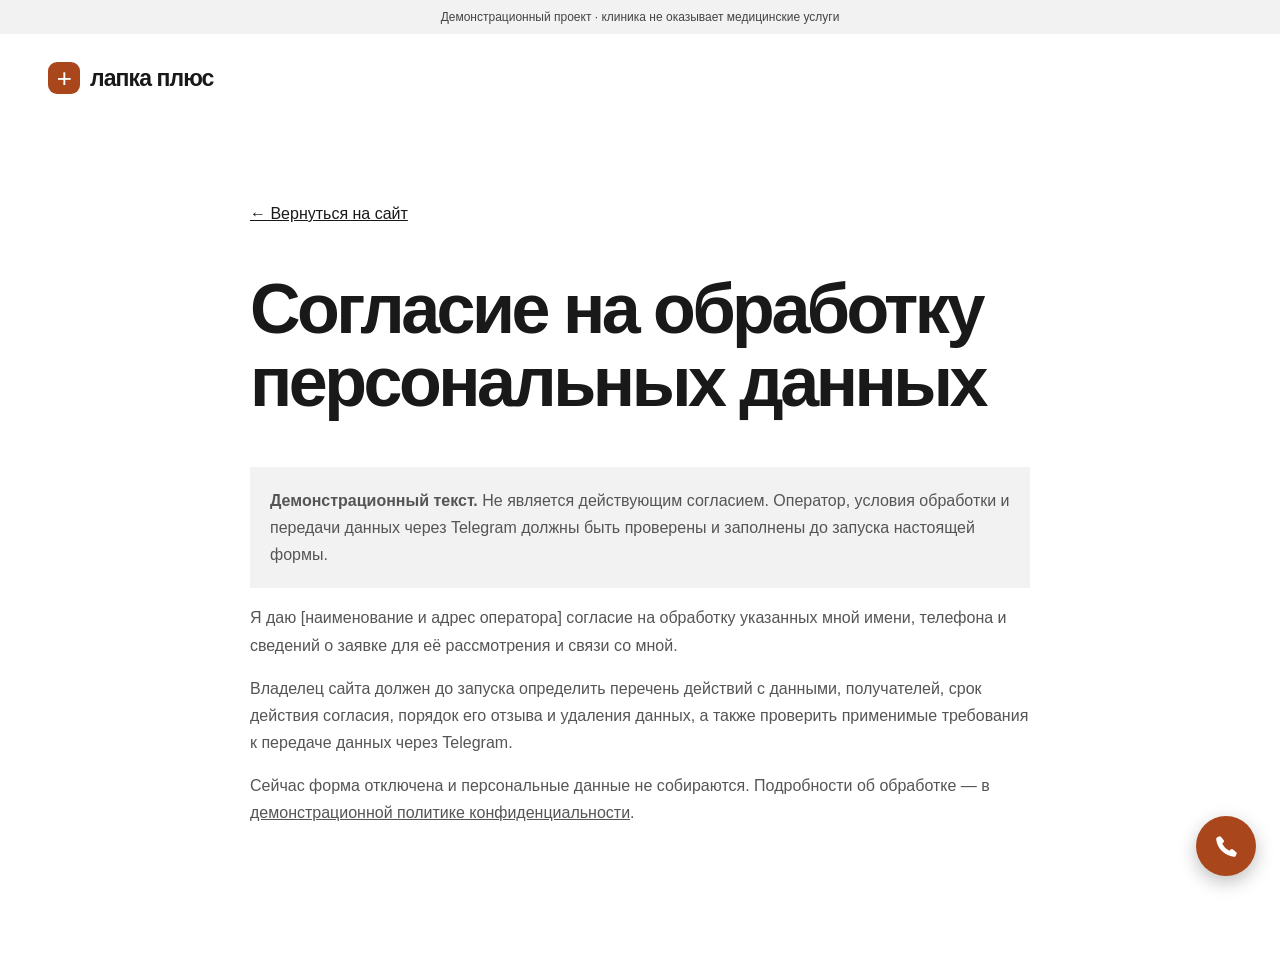
==== consent.html @ 22009084 "Publish clinic website" ====
<!doctype html><html lang="ru"><head><meta charset="utf-8"><meta name="viewport" content="width=device-width,initial-scale=1"><title>Согласие на обработку данных — Лапка плюс</title><link rel="stylesheet" href="styles.css"></head><body><div class="demo-bar">Демонстрационный проект · клиника не оказывает медицинские услуги</div><header class="header wrap"><a class="brand" href="index.html"><span class="brand-symbol" aria-hidden="true">+</span><span>лапка плюс</span></a></header><main class="wrap legal"><a href="index.html#appointment">← Вернуться на сайт</a><h1>Согласие на обработку персональных данных</h1><p class="legal-alert"><strong>Демонстрационный текст.</strong> Не является действующим согласием. Оператор, условия обработки и передачи данных через Telegram должны быть проверены и заполнены до запуска настоящей формы.</p><p>Я даю [наименование и адрес оператора] согласие на обработку указанных мной имени, телефона и сведений о заявке для её рассмотрения и связи со мной.</p><p>Владелец сайта должен до запуска определить перечень действий с данными, получателей, срок действия согласия, порядок его отзыва и удаления данных, а также проверить применимые требования к передаче данных через Telegram.</p><p>Сейчас форма отключена и персональные данные не собираются. Подробности об обработке — в <a href="privacy.html">демонстрационной политике конфиденциальности</a>.</p></main><a class="call-float" href="tel:80000000000" aria-label="Позвонить: 8 000 000-00-00"><svg aria-hidden="true" viewBox="0 0 24 24"><path d="M6.6 2.7 9.3 6a1.5 1.5 0 0 1-.1 2l-1.3 1.3a15 15 0 0 0 6.8 6.8l1.3-1.3a1.5 1.5 0 0 1 2-.1l3.3 2.7a1.5 1.5 0 0 1 .4 1.8l-.8 1.6a2 2 0 0 1-2.1 1.1A19.5 19.5 0 0 1 2.1 5.2a2 2 0 0 1 1.1-2.1l1.6-.8a1.5 1.5 0 0 1 1.8.4Z" fill="currentColor"/></svg></a></body></html>
---- styles.css ----
*{box-sizing:border-box}html{scroll-behavior:smooth}body{margin:0;background:#ffffff;color:#191919;font-family:Arial,Helvetica,sans-serif;font-size:16px;line-height:1.5}a{color:inherit}button,input,select,textarea{font:inherit}button{cursor:pointer}img{display:block;max-width:100%}.wrap{width:min(100% - 96px,1280px);margin-inline:auto}.skip{position:fixed;z-index:100;top:8px;left:8px;background:white;padding:12px;transform:translateY(-150%)}.skip:focus{transform:none}:focus-visible{outline:3px solid #8a350f;outline-offset:4px}.sr-only{position:absolute;width:1px;height:1px;overflow:hidden;clip:rect(0,0,0,0)}.demo-bar{text-align:center;background:#f2f2f2;padding:8px 16px;font-size:12px;color:#444444}.header{height:88px;display:flex;align-items:center;gap:36px}.brand{display:inline-flex;align-items:center;gap:10px;font-weight:700;font-size:23px;letter-spacing:-.04em;text-decoration:none;white-space:nowrap}.brand-symbol{display:grid;place-items:center;width:32px;height:32px;background:#a9461b;color:white;border-radius:9px;font-size:26px;font-weight:400;line-height:1}.nav{display:flex;gap:30px;margin:auto;font-size:14px;font-weight:600}.nav a,.header-cta{text-decoration:none}.header-cta{border:1px solid #bcbcbc;border-radius:8px;padding:11px 20px;font-size:14px;font-weight:700}.menu-toggle,.mobile-nav{display:none}.hero{display:grid;grid-template-columns:1fr 1fr;gap:55px;min-height:600px;padding:24px 0 64px}.hero-content{display:flex;align-items:flex-start;flex-direction:column;justify-content:center}.eyebrow{margin:0 0 22px;color:#555555;font-size:11px;font-weight:700;letter-spacing:.12em}.hero h1,.section h2,.approach h2,.emergency h2,.appointment h2{font-size:clamp(42px,5.7vw,76px);line-height:1.04;letter-spacing:-.055em;margin:0;font-weight:600}.hero h1{max-width:580px}.hero-lead{font-size:19px;line-height:1.6;color:#555555;max-width:445px;margin:26px 0 30px}.hero-actions{display:flex;gap:12px;flex-wrap:wrap}.button{border:0;border-radius:8px;min-height:52px;padding:14px 22px;text-decoration:none;display:inline-flex;justify-content:center;align-items:center;font-weight:700;font-size:14px}.button-primary{background:#a9461b;color:#fff}.button-secondary{border:1px solid #bcbcbc;background:transparent;color:#242424}.hero-facts{display:flex;gap:42px;margin-top:65px}.hero-facts div{display:flex;flex-direction:column;gap:4px}.hero-facts strong{font-size:15px}.hero-facts span{font-size:12px;color:#666666}.hero-image{min-height:500px;position:relative;overflow:hidden;border-radius:12px;background:#eeeeee}.hero-image img{width:100%;height:100%;position:absolute;inset:0;object-fit:cover;object-position:center 22%}.section{padding:112px 0;scroll-margin-top:15px}.section-heading{display:flex;justify-content:space-between;align-items:end;gap:48px;margin-bottom:48px}.section h2,.approach h2,.emergency h2,.appointment h2{font-size:clamp(36px,4.2vw,58px)}.section-heading>p{max-width:330px;color:#555555;margin:0;line-height:1.65;font-size:15px}.service-grid{display:grid;grid-template-columns:repeat(3,1fr);gap:14px}.service-card{background:#f5f5f5;border:1px solid #e5e5e5;border-radius:10px;padding:26px;min-height:240px;display:flex;flex-direction:column}.service-index{font-size:11px;color:#606060;font-weight:700;letter-spacing:.1em}.service-card h3{font-size:22px;letter-spacing:-.035em;margin:32px 0 8px}.service-card p{color:#555555;font-size:14px;max-width:290px;margin:0 0 26px;line-height:1.55}.service-card strong{margin-top:auto;font-size:16px}.night-card{background:#ececec;border-color:#ececec}.night-card h3{margin-top:32px}.night-card p{color:#444444}.approach{background:#f3f3f3}.approach-grid{padding:96px 0;display:grid;grid-template-columns:1fr 1fr;gap:12%}.approach h2{max-width:530px}.approach-lead{max-width:390px;color:#555555;line-height:1.7;margin:24px 0}.steps>div{display:grid;grid-template-columns:45px 1fr;gap:20px;border-top:1px solid #d3d3d3;padding:20px 0}.steps>div:last-child{border-bottom:1px solid #d3d3d3}.steps>div>span{font-size:12px;color:#666666;padding-top:4px}.steps h3{font-size:20px;letter-spacing:-.02em;margin:0 0 5px}.steps p{font-size:14px;color:#555555;margin:0;line-height:1.55}.doctor-grid,.review-grid{display:grid;grid-template-columns:repeat(3,1fr);gap:18px}.doctor-card{background:#fff;border:1px solid #e4e4e4;border-radius:10px;overflow:hidden}.portrait{aspect-ratio:1.2/1;display:flex;align-items:end;justify-content:center;overflow:hidden}.portrait svg{width:76%;height:92%}.portrait-one{background:#ededed}.portrait-two{background:#e8e8e8}.portrait-three{background:#e4e4e4}.doctor-info{padding:23px}.doctor-info span,.contact-details span{font-size:11px;letter-spacing:.09em;font-weight:700;color:#606060}.doctor-info h3{font-size:21px;letter-spacing:-.03em;margin:7px 0}.doctor-info p{margin:0;color:#555555;font-size:14px}.emergency{background:#eeeeee}.emergency-inner{padding:80px 0;display:grid;grid-template-columns:1fr 1fr;gap:12%}.emergency .eyebrow{color:#555555}.emergency-inner>div:nth-child(2)>p{font-size:16px;line-height:1.65;margin:0 0 20px;max-width:440px}.emergency-phone{font-size:26px;letter-spacing:-.03em;font-weight:700}.emergency small{color:#555555}.reviews{padding-bottom:120px}.review-grid article{padding:27px;background:#fff;border:1px solid #e4e4e4;border-radius:10px;min-height:235px;display:flex;flex-direction:column}.review-grid blockquote{font-size:17px;line-height:1.55;letter-spacing:-.01em;margin:0 0 30px}.review-grid article p{font-size:13px;color:#555555;margin:auto 0 0}.review-grid article strong{color:#242424}.appointment{background:#f3f3f3;padding:105px 0}.appointment-grid{display:grid;grid-template-columns:1fr 1fr;gap:10%}.appointment h2{max-width:500px}.appointment-intro{max-width:420px;font-size:16px;line-height:1.7;color:#555555;margin:25px 0}.appointment-note{border-top:1px solid #d3d3d3;max-width:420px;font-size:14px;margin-top:55px;padding-top:20px}.appointment-note p{color:#555555;margin:7px 0 0}.form-card{background:#fff;border-radius:10px;padding:30px}.form-status{background:#f3f3f3;border-left:3px solid #b75925;padding:14px 16px;font-size:13px;margin-bottom:22px}.form-grid{display:grid;grid-template-columns:1fr 1fr;gap:17px}fieldset{border:0;padding:0;margin:0}label{display:flex;flex-direction:column;gap:7px;font-weight:700;font-size:12px}label span{font-weight:400;color:#555555}.full{grid-column:1/-1}input,select,textarea{width:100%;border:1px solid #cccccc;border-radius:6px;background:#fff;color:#222222;padding:12px;font-weight:400;font-size:14px;min-height:48px}textarea{resize:vertical}fieldset:disabled{opacity:.65}.check{flex-direction:row;align-items:flex-start;font-weight:400;gap:10px}.check input{width:18px;height:18px;min-height:18px;margin:0;flex:none}.check span{color:#242424}.check a,.form-privacy a{text-underline-offset:3px}.form-privacy{font-size:12px;margin:-8px 0 0;color:#555555}.form-foot{font-size:12px;color:#555555;margin:18px 0 0}.contact-grid{display:grid;grid-template-columns:.7fr 1.3fr;gap:9%}.contact-details{display:grid;align-content:start;gap:28px}.contact-details p{font-size:19px;line-height:1.4;margin:7px 0 2px}.contact-details small{font-size:13px;color:#666666}.map-panel{overflow:hidden;border:1px solid #e2e2e2;border-radius:10px;background:#fff}.map-toolbar,.map-footer{display:flex;align-items:center;justify-content:space-between;gap:12px;padding:16px 18px}.map-toolbar strong{font-size:15px}.map-links{display:flex;gap:18px;font-size:12px;font-weight:700}.map-view{height:320px;background:#f3f3f3}.map-view iframe{display:block;border:0;width:100%;height:100%}.map-placeholder{height:100%;display:flex;flex-direction:column;align-items:center;justify-content:center;text-align:center;padding:24px}.map-placeholder p{margin:5px 0 18px;color:#555555;font-size:14px}.map-placeholder small{margin-top:12px;color:#555555;font-size:12px}.map-footer{justify-content:flex-start;font-size:12px;color:#555555}.map-choice{border:1px solid #d2dfd3;background:white;border-radius:6px;color:#34594b;padding:7px 12px}.map-choice.active{background:#a9461b;color:#fff;border-color:#a9461b}footer{background:#202020;color:#ffffff;padding:55px 0 25px}.footer-top{display:flex;align-items:start;justify-content:space-between;gap:30px}.brand-light .brand-symbol{background:#a9461b;color:#fff}.footer-top p{font-size:13px;color:#d2d2d2;margin:0}.footer-top>a:last-child{font-size:13px}.footer-bottom{border-top:1px solid #555555;margin-top:55px;padding-top:22px;display:flex;justify-content:space-between;gap:20px;color:#d2d2d2;font-size:12px}.footer-bottom div{display:flex;gap:25px}.footer-bottom a{text-underline-offset:3px}.legal{max-width:780px;min-height:60vh;padding:80px 0 120px}.legal h1{font-size:clamp(40px,6vw,70px);line-height:1.05;letter-spacing:-.05em}.legal h2{margin-top:40px}.legal p,.legal li{line-height:1.7;color:#555555}.legal-alert{padding:20px;background:#f2f2f2}
@media(hover:hover) and (pointer:fine){.button,.header-cta{transition:background-color .18s ease,border-color .18s ease}.button-primary:hover{background:#843411}.button-secondary:hover,.header-cta:hover{background:#f1f1f1}.nav a:hover{color:#a9461b}.map-links a:hover{text-decoration-thickness:2px}}
@media(max-width:1000px){.wrap{width:calc(100% - 56px)}.nav{gap:18px}.header{gap:20px}.hero{gap:30px;min-height:530px}.hero h1{font-size:clamp(48px,6.5vw,66px)}.hero-image{min-height:440px}.section{padding:85px 0}.approach-grid{gap:7%}.appointment-grid{gap:6%}}
@media(max-width:760px){.wrap{width:calc(100% - 40px)}.demo-bar{font-size:10px;padding:7px 12px}.header{height:68px;justify-content:space-between}.brand{font-size:21px}.brand-symbol{width:30px;height:30px;font-size:24px}.nav,.header-cta{display:none}.menu-toggle{display:flex;flex-direction:column;justify-content:center;gap:6px;width:44px;height:44px;border:0;background:transparent;padding:10px}.menu-toggle span:not(.sr-only){display:block;height:2px;background:#242424;width:24px}.mobile-nav:not([hidden]){display:flex;position:absolute;z-index:10;left:0;right:0;flex-direction:column;background:#ffffff;padding:8px 20px 24px;border-bottom:1px solid #dddddd;box-shadow:0 12px 20px #19191912}.mobile-nav a{padding:12px 0;text-decoration:none;border-bottom:1px solid #e7e7e7;font-size:15px}.hero{display:flex;flex-direction:column;gap:28px;padding:22px 0 45px;min-height:0}.hero-content{display:block}.eyebrow{font-size:10px;margin-bottom:16px}.hero h1{font-size:clamp(43px,10vw,64px);max-width:470px}.hero-lead{font-size:16px;max-width:350px;margin:18px 0 22px}.hero-actions{gap:10px}.button{min-height:50px}.hero-facts{margin-top:28px;gap:30px}.hero-facts strong{font-size:14px}.hero-facts span{font-size:11px}.hero-image{min-height:0;aspect-ratio:1.42/1}.hero-image img{object-position:center 58%}.section{padding:72px 0}.section-heading{display:block;margin-bottom:32px}.section h2,.approach h2,.emergency h2,.appointment h2{font-size:clamp(35px,8vw,48px)}.section-heading>p{margin-top:16px;font-size:14px;max-width:370px}.service-grid{grid-template-columns:1fr 1fr;gap:10px}.service-card{padding:18px;min-height:204px}.service-card h3{font-size:18px;margin:25px 0 7px}.service-card p{font-size:13px;margin-bottom:18px}.service-card strong{font-size:14px}.approach-grid{display:block;padding:72px 0}.approach-lead{font-size:15px;margin:20px 0 32px}.steps>div{padding:17px 0;grid-template-columns:30px 1fr}.doctor-grid{grid-template-columns:1fr;gap:12px}.doctor-card{display:grid;grid-template-columns:37% 1fr;align-items:center}.portrait{height:100%;min-height:150px;aspect-ratio:auto}.portrait svg{width:100%;height:auto}.doctor-info{padding:16px}.doctor-info h3{font-size:19px}.doctor-info p{font-size:13px}.emergency-inner{display:block;padding:70px 0}.emergency-inner>div:nth-child(2){margin-top:24px}.emergency-inner>div:nth-child(2)>p{font-size:15px}.emergency-phone{font-size:23px}.review-grid{grid-template-columns:1fr;gap:10px}.review-grid article{min-height:0;padding:22px}.review-grid blockquote{font-size:16px;margin:0 0 24px}.appointment{padding:72px 0}.appointment-grid{display:block}.appointment-intro{font-size:15px;margin:20px 0}.appointment-note{margin:28px 0 32px}.form-card{padding:20px}.form-grid{gap:14px}.contact-grid{display:flex;flex-direction:column;gap:32px}.contact-details{grid-template-columns:1fr 1fr;gap:23px}.contact-details p{font-size:16px}.map-view{height:285px}.map-toolbar{align-items:flex-start}.map-links{flex-wrap:wrap;justify-content:end;gap:8px 14px}.footer-top{flex-wrap:wrap}.footer-top p{width:100%;order:3}.footer-bottom{flex-direction:column;margin-top:35px}.footer-bottom div{flex-direction:column;gap:10px}.legal{padding:60px 0 90px}}
@media(max-width:390px){.wrap{width:calc(100% - 32px)}.hero h1{font-size:42px}.hero-actions .button{padding-inline:16px}.service-grid{grid-template-columns:repeat(2,minmax(0,1fr))}.service-card{padding:15px;min-height:210px;overflow-wrap:anywhere}.service-card h3{font-size:17px}.form-grid{grid-template-columns:1fr}.form-grid>*{grid-column:1}.doctor-card{grid-template-columns:40% 1fr}.doctor-info h3{font-size:18px}.doctor-info p{font-size:12px}}
@media(max-width:760px){.hero-image img{object-position:center 25%}}
@media(prefers-reduced-motion:reduce){html{scroll-behavior:auto}*,*::before,*::after{animation-duration:.01ms!important;animation-iteration-count:1!important;transition-duration:.01ms!important}}

.review-stars{color:#333333;letter-spacing:.12em;font-size:16px;margin-bottom:16px}.map-simple{min-height:310px;padding:32px;display:flex;flex-direction:column;align-items:flex-start;justify-content:space-between;background:#f5f5f5}.map-simple h3{font-size:25px;margin:12px 0 4px}.map-simple p{margin:0;color:#555555}.map-label{font-size:11px;letter-spacing:.1em;font-weight:700;color:#606060}.emergency-phone{display:inline-block;color:inherit;text-decoration:none}.call-float{position:fixed;z-index:20;right:24px;bottom:24px;width:60px;height:60px;border-radius:50%;background:#a9461b;color:#fff;display:grid;place-items:center;box-shadow:0 6px 18px #00000040}.call-float svg{width:25px;height:25px}.call-float:hover{background:#843411}@media(max-width:760px){.call-float{right:16px;bottom:16px;width:56px;height:56px}.map-simple{min-height:240px;padding:24px}}

/* Тонкие акценты на карточках и этапах приёма. */
.service-card,.doctor-card{border-color:#d79b7d}.steps>div{border-top-color:#d79b7d}.steps>div:last-child{border-bottom-color:#d79b7d}
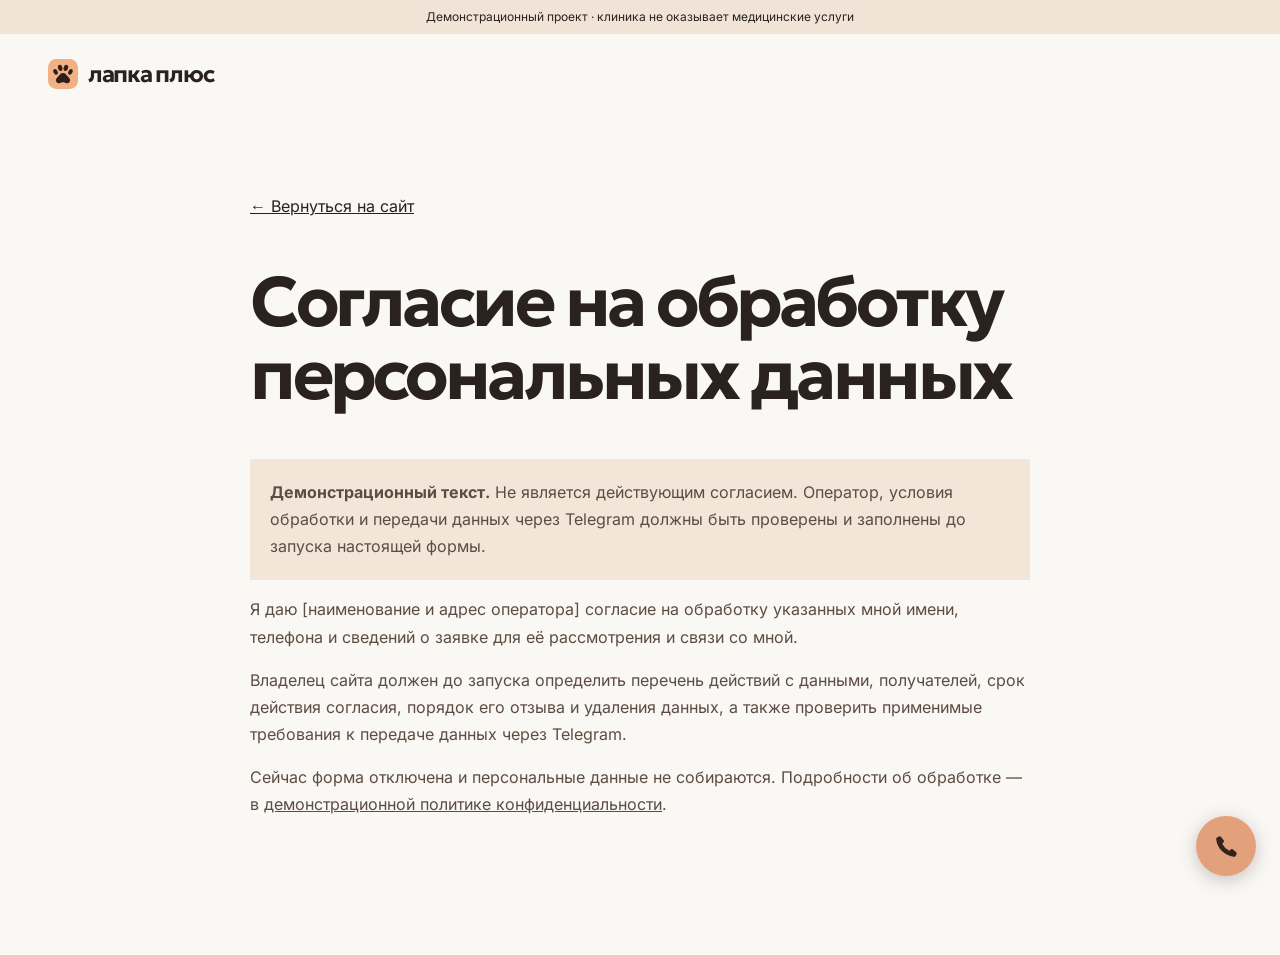
==== commit cb8aeeca: "Publish the light Lapka Plus redesign" ====
--- a/consent.html
+++ b/consent.html
@@ -1 +1 @@
-<!doctype html><html lang="ru"><head><meta charset="utf-8"><meta name="viewport" content="width=device-width,initial-scale=1"><title>Согласие на обработку данных — Лапка плюс</title><link rel="stylesheet" href="styles.css"></head><body><div class="demo-bar">Демонстрационный проект · клиника не оказывает медицинские услуги</div><header class="header wrap"><a class="brand" href="index.html"><span class="brand-symbol" aria-hidden="true">+</span><span>лапка плюс</span></a></header><main class="wrap legal"><a href="index.html#appointment">← Вернуться на сайт</a><h1>Согласие на обработку персональных данных</h1><p class="legal-alert"><strong>Демонстрационный текст.</strong> Не является действующим согласием. Оператор, условия обработки и передачи данных через Telegram должны быть проверены и заполнены до запуска настоящей формы.</p><p>Я даю [наименование и адрес оператора] согласие на обработку указанных мной имени, телефона и сведений о заявке для её рассмотрения и связи со мной.</p><p>Владелец сайта должен до запуска определить перечень действий с данными, получателей, срок действия согласия, порядок его отзыва и удаления данных, а также проверить применимые требования к передаче данных через Telegram.</p><p>Сейчас форма отключена и персональные данные не собираются. Подробности об обработке — в <a href="privacy.html">демонстрационной политике конфиденциальности</a>.</p></main><a class="call-float" href="tel:80000000000" aria-label="Позвонить: 8 000 000-00-00"><svg aria-hidden="true" viewBox="0 0 24 24"><path d="M6.6 2.7 9.3 6a1.5 1.5 0 0 1-.1 2l-1.3 1.3a15 15 0 0 0 6.8 6.8l1.3-1.3a1.5 1.5 0 0 1 2-.1l3.3 2.7a1.5 1.5 0 0 1 .4 1.8l-.8 1.6a2 2 0 0 1-2.1 1.1A19.5 19.5 0 0 1 2.1 5.2a2 2 0 0 1 1.1-2.1l1.6-.8a1.5 1.5 0 0 1 1.8.4Z" fill="currentColor"/></svg></a></body></html>
+<!doctype html><html lang="ru"><head><meta charset="utf-8"><meta name="viewport" content="width=device-width,initial-scale=1"><title>Согласие на обработку данных — Лапка плюс</title><link rel="stylesheet" href="fonts.css"><link rel="stylesheet" href="styles.css?v=7"><link rel="icon" href="assets/paw-mark.svg" type="image/svg+xml"></head><body><div class="demo-bar">Демонстрационный проект · клиника не оказывает медицинские услуги</div><header class="header wrap"><a class="brand" href="index.html"><img class="brand-mark" src="assets/paw-mark.svg" width="30" height="30" alt=""><span>лапка плюс</span></a></header><main class="wrap legal"><a href="index.html#appointment">← Вернуться на сайт</a><h1>Согласие на обработку персональных данных</h1><p class="legal-alert"><strong>Демонстрационный текст.</strong> Не является действующим согласием. Оператор, условия обработки и передачи данных через Telegram должны быть проверены и заполнены до запуска настоящей формы.</p><p>Я даю [наименование и адрес оператора] согласие на обработку указанных мной имени, телефона и сведений о заявке для её рассмотрения и связи со мной.</p><p>Владелец сайта должен до запуска определить перечень действий с данными, получателей, срок действия согласия, порядок его отзыва и удаления данных, а также проверить применимые требования к передаче данных через Telegram.</p><p>Сейчас форма отключена и персональные данные не собираются. Подробности об обработке — в <a href="privacy.html">демонстрационной политике конфиденциальности</a>.</p></main><a class="call-float" href="tel:80000000000" aria-label="Позвонить: 8 000 000-00-00"><svg aria-hidden="true" viewBox="0 0 24 24"><path d="M6.6 2.7 9.3 6a1.5 1.5 0 0 1-.1 2l-1.3 1.3a15 15 0 0 0 6.8 6.8l1.3-1.3a1.5 1.5 0 0 1 2-.1l3.3 2.7a1.5 1.5 0 0 1 .4 1.8l-.8 1.6a2 2 0 0 1-2.1 1.1A19.5 19.5 0 0 1 2.1 5.2a2 2 0 0 1 1.1-2.1l1.6-.8a1.5 1.5 0 0 1 1.8.4Z" fill="currentColor"/></svg></a></body></html>
--- a/fonts.css
+++ b/fonts.css
@@ -0,0 +1,33 @@
+@font-face {
+  font-family: 'Geologica';
+  font-style: normal;
+  font-weight: 650;
+  font-display: swap;
+  src: url(assets/geologica-cyrillic.woff2) format('woff2');
+  unicode-range: U+0301, U+0400-045F, U+0490-0491, U+04B0-04B1, U+2116;
+}
+@font-face {
+  font-family: 'Geologica';
+  font-style: normal;
+  font-weight: 650;
+  font-display: swap;
+  src: url(assets/geologica-latin.woff2) format('woff2');
+  unicode-range: U+0000-00FF, U+0131, U+0152-0153, U+02BB-02BC, U+02C6, U+02DA, U+02DC, U+0304, U+0308, U+0329, U+2000-206F, U+20AC, U+2122, U+2191, U+2193, U+2212, U+2215, U+FEFF, U+FFFD;
+}
+
+@font-face {
+  font-family: 'Inter';
+  font-style: normal;
+  font-weight: 400 700;
+  font-display: swap;
+  src: url(assets/inter-cyrillic.woff2) format('woff2');
+  unicode-range: U+0301, U+0400-045F, U+0490-0491, U+04B0-04B1, U+2116;
+}
+@font-face {
+  font-family: 'Inter';
+  font-style: normal;
+  font-weight: 400 700;
+  font-display: swap;
+  src: url(assets/inter-latin.woff2) format('woff2');
+  unicode-range: U+0000-00FF, U+0131, U+0152-0153, U+02BB-02BC, U+02C6, U+02DA, U+02DC, U+0304, U+0308, U+0329, U+2000-206F, U+20AC, U+2122, U+2191, U+2193, U+2212, U+2215, U+FEFF, U+FFFD;
+}
--- a/styles.css
+++ b/styles.css
@@ -1,12 +1,557 @@
-*{box-sizing:border-box}html{scroll-behavior:smooth}body{margin:0;background:#ffffff;color:#191919;font-family:Arial,Helvetica,sans-serif;font-size:16px;line-height:1.5}a{color:inherit}button,input,select,textarea{font:inherit}button{cursor:pointer}img{display:block;max-width:100%}.wrap{width:min(100% - 96px,1280px);margin-inline:auto}.skip{position:fixed;z-index:100;top:8px;left:8px;background:white;padding:12px;transform:translateY(-150%)}.skip:focus{transform:none}:focus-visible{outline:3px solid #8a350f;outline-offset:4px}.sr-only{position:absolute;width:1px;height:1px;overflow:hidden;clip:rect(0,0,0,0)}.demo-bar{text-align:center;background:#f2f2f2;padding:8px 16px;font-size:12px;color:#444444}.header{height:88px;display:flex;align-items:center;gap:36px}.brand{display:inline-flex;align-items:center;gap:10px;font-weight:700;font-size:23px;letter-spacing:-.04em;text-decoration:none;white-space:nowrap}.brand-symbol{display:grid;place-items:center;width:32px;height:32px;background:#a9461b;color:white;border-radius:9px;font-size:26px;font-weight:400;line-height:1}.nav{display:flex;gap:30px;margin:auto;font-size:14px;font-weight:600}.nav a,.header-cta{text-decoration:none}.header-cta{border:1px solid #bcbcbc;border-radius:8px;padding:11px 20px;font-size:14px;font-weight:700}.menu-toggle,.mobile-nav{display:none}.hero{display:grid;grid-template-columns:1fr 1fr;gap:55px;min-height:600px;padding:24px 0 64px}.hero-content{display:flex;align-items:flex-start;flex-direction:column;justify-content:center}.eyebrow{margin:0 0 22px;color:#555555;font-size:11px;font-weight:700;letter-spacing:.12em}.hero h1,.section h2,.approach h2,.emergency h2,.appointment h2{font-size:clamp(42px,5.7vw,76px);line-height:1.04;letter-spacing:-.055em;margin:0;font-weight:600}.hero h1{max-width:580px}.hero-lead{font-size:19px;line-height:1.6;color:#555555;max-width:445px;margin:26px 0 30px}.hero-actions{display:flex;gap:12px;flex-wrap:wrap}.button{border:0;border-radius:8px;min-height:52px;padding:14px 22px;text-decoration:none;display:inline-flex;justify-content:center;align-items:center;font-weight:700;font-size:14px}.button-primary{background:#a9461b;color:#fff}.button-secondary{border:1px solid #bcbcbc;background:transparent;color:#242424}.hero-facts{display:flex;gap:42px;margin-top:65px}.hero-facts div{display:flex;flex-direction:column;gap:4px}.hero-facts strong{font-size:15px}.hero-facts span{font-size:12px;color:#666666}.hero-image{min-height:500px;position:relative;overflow:hidden;border-radius:12px;background:#eeeeee}.hero-image img{width:100%;height:100%;position:absolute;inset:0;object-fit:cover;object-position:center 22%}.section{padding:112px 0;scroll-margin-top:15px}.section-heading{display:flex;justify-content:space-between;align-items:end;gap:48px;margin-bottom:48px}.section h2,.approach h2,.emergency h2,.appointment h2{font-size:clamp(36px,4.2vw,58px)}.section-heading>p{max-width:330px;color:#555555;margin:0;line-height:1.65;font-size:15px}.service-grid{display:grid;grid-template-columns:repeat(3,1fr);gap:14px}.service-card{background:#f5f5f5;border:1px solid #e5e5e5;border-radius:10px;padding:26px;min-height:240px;display:flex;flex-direction:column}.service-index{font-size:11px;color:#606060;font-weight:700;letter-spacing:.1em}.service-card h3{font-size:22px;letter-spacing:-.035em;margin:32px 0 8px}.service-card p{color:#555555;font-size:14px;max-width:290px;margin:0 0 26px;line-height:1.55}.service-card strong{margin-top:auto;font-size:16px}.night-card{background:#ececec;border-color:#ececec}.night-card h3{margin-top:32px}.night-card p{color:#444444}.approach{background:#f3f3f3}.approach-grid{padding:96px 0;display:grid;grid-template-columns:1fr 1fr;gap:12%}.approach h2{max-width:530px}.approach-lead{max-width:390px;color:#555555;line-height:1.7;margin:24px 0}.steps>div{display:grid;grid-template-columns:45px 1fr;gap:20px;border-top:1px solid #d3d3d3;padding:20px 0}.steps>div:last-child{border-bottom:1px solid #d3d3d3}.steps>div>span{font-size:12px;color:#666666;padding-top:4px}.steps h3{font-size:20px;letter-spacing:-.02em;margin:0 0 5px}.steps p{font-size:14px;color:#555555;margin:0;line-height:1.55}.doctor-grid,.review-grid{display:grid;grid-template-columns:repeat(3,1fr);gap:18px}.doctor-card{background:#fff;border:1px solid #e4e4e4;border-radius:10px;overflow:hidden}.portrait{aspect-ratio:1.2/1;display:flex;align-items:end;justify-content:center;overflow:hidden}.portrait svg{width:76%;height:92%}.portrait-one{background:#ededed}.portrait-two{background:#e8e8e8}.portrait-three{background:#e4e4e4}.doctor-info{padding:23px}.doctor-info span,.contact-details span{font-size:11px;letter-spacing:.09em;font-weight:700;color:#606060}.doctor-info h3{font-size:21px;letter-spacing:-.03em;margin:7px 0}.doctor-info p{margin:0;color:#555555;font-size:14px}.emergency{background:#eeeeee}.emergency-inner{padding:80px 0;display:grid;grid-template-columns:1fr 1fr;gap:12%}.emergency .eyebrow{color:#555555}.emergency-inner>div:nth-child(2)>p{font-size:16px;line-height:1.65;margin:0 0 20px;max-width:440px}.emergency-phone{font-size:26px;letter-spacing:-.03em;font-weight:700}.emergency small{color:#555555}.reviews{padding-bottom:120px}.review-grid article{padding:27px;background:#fff;border:1px solid #e4e4e4;border-radius:10px;min-height:235px;display:flex;flex-direction:column}.review-grid blockquote{font-size:17px;line-height:1.55;letter-spacing:-.01em;margin:0 0 30px}.review-grid article p{font-size:13px;color:#555555;margin:auto 0 0}.review-grid article strong{color:#242424}.appointment{background:#f3f3f3;padding:105px 0}.appointment-grid{display:grid;grid-template-columns:1fr 1fr;gap:10%}.appointment h2{max-width:500px}.appointment-intro{max-width:420px;font-size:16px;line-height:1.7;color:#555555;margin:25px 0}.appointment-note{border-top:1px solid #d3d3d3;max-width:420px;font-size:14px;margin-top:55px;padding-top:20px}.appointment-note p{color:#555555;margin:7px 0 0}.form-card{background:#fff;border-radius:10px;padding:30px}.form-status{background:#f3f3f3;border-left:3px solid #b75925;padding:14px 16px;font-size:13px;margin-bottom:22px}.form-grid{display:grid;grid-template-columns:1fr 1fr;gap:17px}fieldset{border:0;padding:0;margin:0}label{display:flex;flex-direction:column;gap:7px;font-weight:700;font-size:12px}label span{font-weight:400;color:#555555}.full{grid-column:1/-1}input,select,textarea{width:100%;border:1px solid #cccccc;border-radius:6px;background:#fff;color:#222222;padding:12px;font-weight:400;font-size:14px;min-height:48px}textarea{resize:vertical}fieldset:disabled{opacity:.65}.check{flex-direction:row;align-items:flex-start;font-weight:400;gap:10px}.check input{width:18px;height:18px;min-height:18px;margin:0;flex:none}.check span{color:#242424}.check a,.form-privacy a{text-underline-offset:3px}.form-privacy{font-size:12px;margin:-8px 0 0;color:#555555}.form-foot{font-size:12px;color:#555555;margin:18px 0 0}.contact-grid{display:grid;grid-template-columns:.7fr 1.3fr;gap:9%}.contact-details{display:grid;align-content:start;gap:28px}.contact-details p{font-size:19px;line-height:1.4;margin:7px 0 2px}.contact-details small{font-size:13px;color:#666666}.map-panel{overflow:hidden;border:1px solid #e2e2e2;border-radius:10px;background:#fff}.map-toolbar,.map-footer{display:flex;align-items:center;justify-content:space-between;gap:12px;padding:16px 18px}.map-toolbar strong{font-size:15px}.map-links{display:flex;gap:18px;font-size:12px;font-weight:700}.map-view{height:320px;background:#f3f3f3}.map-view iframe{display:block;border:0;width:100%;height:100%}.map-placeholder{height:100%;display:flex;flex-direction:column;align-items:center;justify-content:center;text-align:center;padding:24px}.map-placeholder p{margin:5px 0 18px;color:#555555;font-size:14px}.map-placeholder small{margin-top:12px;color:#555555;font-size:12px}.map-footer{justify-content:flex-start;font-size:12px;color:#555555}.map-choice{border:1px solid #d2dfd3;background:white;border-radius:6px;color:#34594b;padding:7px 12px}.map-choice.active{background:#a9461b;color:#fff;border-color:#a9461b}footer{background:#202020;color:#ffffff;padding:55px 0 25px}.footer-top{display:flex;align-items:start;justify-content:space-between;gap:30px}.brand-light .brand-symbol{background:#a9461b;color:#fff}.footer-top p{font-size:13px;color:#d2d2d2;margin:0}.footer-top>a:last-child{font-size:13px}.footer-bottom{border-top:1px solid #555555;margin-top:55px;padding-top:22px;display:flex;justify-content:space-between;gap:20px;color:#d2d2d2;font-size:12px}.footer-bottom div{display:flex;gap:25px}.footer-bottom a{text-underline-offset:3px}.legal{max-width:780px;min-height:60vh;padding:80px 0 120px}.legal h1{font-size:clamp(40px,6vw,70px);line-height:1.05;letter-spacing:-.05em}.legal h2{margin-top:40px}.legal p,.legal li{line-height:1.7;color:#555555}.legal-alert{padding:20px;background:#f2f2f2}
-@media(hover:hover) and (pointer:fine){.button,.header-cta{transition:background-color .18s ease,border-color .18s ease}.button-primary:hover{background:#843411}.button-secondary:hover,.header-cta:hover{background:#f1f1f1}.nav a:hover{color:#a9461b}.map-links a:hover{text-decoration-thickness:2px}}
-@media(max-width:1000px){.wrap{width:calc(100% - 56px)}.nav{gap:18px}.header{gap:20px}.hero{gap:30px;min-height:530px}.hero h1{font-size:clamp(48px,6.5vw,66px)}.hero-image{min-height:440px}.section{padding:85px 0}.approach-grid{gap:7%}.appointment-grid{gap:6%}}
-@media(max-width:760px){.wrap{width:calc(100% - 40px)}.demo-bar{font-size:10px;padding:7px 12px}.header{height:68px;justify-content:space-between}.brand{font-size:21px}.brand-symbol{width:30px;height:30px;font-size:24px}.nav,.header-cta{display:none}.menu-toggle{display:flex;flex-direction:column;justify-content:center;gap:6px;width:44px;height:44px;border:0;background:transparent;padding:10px}.menu-toggle span:not(.sr-only){display:block;height:2px;background:#242424;width:24px}.mobile-nav:not([hidden]){display:flex;position:absolute;z-index:10;left:0;right:0;flex-direction:column;background:#ffffff;padding:8px 20px 24px;border-bottom:1px solid #dddddd;box-shadow:0 12px 20px #19191912}.mobile-nav a{padding:12px 0;text-decoration:none;border-bottom:1px solid #e7e7e7;font-size:15px}.hero{display:flex;flex-direction:column;gap:28px;padding:22px 0 45px;min-height:0}.hero-content{display:block}.eyebrow{font-size:10px;margin-bottom:16px}.hero h1{font-size:clamp(43px,10vw,64px);max-width:470px}.hero-lead{font-size:16px;max-width:350px;margin:18px 0 22px}.hero-actions{gap:10px}.button{min-height:50px}.hero-facts{margin-top:28px;gap:30px}.hero-facts strong{font-size:14px}.hero-facts span{font-size:11px}.hero-image{min-height:0;aspect-ratio:1.42/1}.hero-image img{object-position:center 58%}.section{padding:72px 0}.section-heading{display:block;margin-bottom:32px}.section h2,.approach h2,.emergency h2,.appointment h2{font-size:clamp(35px,8vw,48px)}.section-heading>p{margin-top:16px;font-size:14px;max-width:370px}.service-grid{grid-template-columns:1fr 1fr;gap:10px}.service-card{padding:18px;min-height:204px}.service-card h3{font-size:18px;margin:25px 0 7px}.service-card p{font-size:13px;margin-bottom:18px}.service-card strong{font-size:14px}.approach-grid{display:block;padding:72px 0}.approach-lead{font-size:15px;margin:20px 0 32px}.steps>div{padding:17px 0;grid-template-columns:30px 1fr}.doctor-grid{grid-template-columns:1fr;gap:12px}.doctor-card{display:grid;grid-template-columns:37% 1fr;align-items:center}.portrait{height:100%;min-height:150px;aspect-ratio:auto}.portrait svg{width:100%;height:auto}.doctor-info{padding:16px}.doctor-info h3{font-size:19px}.doctor-info p{font-size:13px}.emergency-inner{display:block;padding:70px 0}.emergency-inner>div:nth-child(2){margin-top:24px}.emergency-inner>div:nth-child(2)>p{font-size:15px}.emergency-phone{font-size:23px}.review-grid{grid-template-columns:1fr;gap:10px}.review-grid article{min-height:0;padding:22px}.review-grid blockquote{font-size:16px;margin:0 0 24px}.appointment{padding:72px 0}.appointment-grid{display:block}.appointment-intro{font-size:15px;margin:20px 0}.appointment-note{margin:28px 0 32px}.form-card{padding:20px}.form-grid{gap:14px}.contact-grid{display:flex;flex-direction:column;gap:32px}.contact-details{grid-template-columns:1fr 1fr;gap:23px}.contact-details p{font-size:16px}.map-view{height:285px}.map-toolbar{align-items:flex-start}.map-links{flex-wrap:wrap;justify-content:end;gap:8px 14px}.footer-top{flex-wrap:wrap}.footer-top p{width:100%;order:3}.footer-bottom{flex-direction:column;margin-top:35px}.footer-bottom div{flex-direction:column;gap:10px}.legal{padding:60px 0 90px}}
-@media(max-width:390px){.wrap{width:calc(100% - 32px)}.hero h1{font-size:42px}.hero-actions .button{padding-inline:16px}.service-grid{grid-template-columns:repeat(2,minmax(0,1fr))}.service-card{padding:15px;min-height:210px;overflow-wrap:anywhere}.service-card h3{font-size:17px}.form-grid{grid-template-columns:1fr}.form-grid>*{grid-column:1}.doctor-card{grid-template-columns:40% 1fr}.doctor-info h3{font-size:18px}.doctor-info p{font-size:12px}}
-@media(max-width:760px){.hero-image img{object-position:center 25%}}
+:root{--cocoa:#29221e;--on-dark:#fff9f3;--ink:#2e241e;--muted:#5c463a;--surface:#f1e4d7;--line:#d2bba8;--accent:#894a34;--peach:#f5bb96;--header-height:80px;--ease-out:cubic-bezier(.23,1,.32,1);--ease-morph:cubic-bezier(.65,0,.35,1)}
+*{box-sizing:border-box}html{scroll-behavior:smooth}body{margin:0;background:#fffaf3;color:var(--ink);font-family:"IBM Plex Sans",Arial,Helvetica,sans-serif;font-size:16px;line-height:1.5}a{color:inherit}button,input,select,textarea{font:inherit}button{cursor:pointer}img{display:block;max-width:100%}.wrap{width:min(100% - 96px,1280px);margin-inline:auto}.skip{position:fixed;z-index:100;top:8px;left:8px;background:white;padding:12px;transform:translateY(-150%)}.skip:focus{transform:none}:focus-visible{outline:3px solid #8c472f;outline-offset:4px}.sr-only{position:absolute;width:1px;height:1px;overflow:hidden;clip:rect(0,0,0,0)}.header{position:relative;height:var(--header-height);display:flex;align-items:center;gap:36px}.brand{display:inline-flex;align-items:center;gap:10px;font-weight:700;font-size:23px;letter-spacing:-.04em;text-decoration:none;white-space:nowrap}.brand-symbol{display:grid;place-items:center;width:32px;height:32px;background:var(--accent);color:white;border-radius:9px;font-size:26px;font-weight:400;line-height:1}.nav{display:flex;gap:30px;margin:auto;font-size:14px;font-weight:600}.nav a,.header-cta{text-decoration:none}.header-cta{border:1px solid #cbb29d;border-radius:8px;padding:11px 20px;font-size:14px;font-weight:700}.menu-toggle,.mobile-nav{display:none}.eyebrow{margin:0 0 22px;color:var(--muted);font-size:11px;font-weight:700;letter-spacing:.12em}.section h2,.approach h2,.emergency h2,.appointment h2{font-size:clamp(42px,5.7vw,76px);line-height:1.04;letter-spacing:-.055em;margin:0;font-weight:600}.button{border:0;border-radius:8px;min-height:52px;padding:14px 22px;text-decoration:none;display:inline-flex;justify-content:center;align-items:center;font-weight:700;font-size:14px}.button-primary{background:var(--accent);color:#fff}.button-secondary{border:1px solid #cbb29d;background:transparent;color:var(--ink)}.section{padding:clamp(72px,8vw,112px) 0;scroll-margin-top:15px}.section-heading{display:flex;justify-content:space-between;align-items:end;gap:48px;margin-bottom:48px}.section h2,.approach h2,.emergency h2,.appointment h2{font-size:clamp(36px,4.2vw,58px)}.section-heading>p{max-width:330px;color:var(--muted);margin:0;line-height:1.65;font-size:15px}.service-grid{display:grid;grid-template-columns:repeat(3,1fr);gap:14px}.service-card{background:#fff8f0;border:1px solid var(--line);border-radius:10px;padding:26px;min-height:240px;display:flex;flex-direction:column}.service-index{font-size:11px;color:#6f5140;font-weight:700;letter-spacing:.1em}.service-card h3{font-size:22px;letter-spacing:-.035em;margin:32px 0 8px}.service-card p{color:var(--muted);font-size:14px;max-width:290px;margin:0 0 26px;line-height:1.55}.service-card strong{margin-top:auto;font-size:16px}.night-card{background:#ececec;border-color:#ececec}.night-card h3{margin-top:32px}.night-card p{color:var(--muted)}.approach{background:var(--surface)}.approach-grid{padding:96px 0;display:grid;grid-template-columns:1fr 1fr;gap:12%}.approach h2{max-width:530px}.approach-lead{max-width:390px;color:var(--muted);line-height:1.7;margin:24px 0}.steps>div{display:grid;grid-template-columns:45px 1fr;gap:20px;border-top:1px solid var(--line);padding:20px 0}.steps>div:last-child{border-bottom:1px solid var(--line)}.steps>div>span{font-size:12px;color:#6f5140;padding-top:4px}.steps h3{font-size:20px;letter-spacing:-.02em;margin:0 0 5px}.steps p{font-size:14px;color:var(--muted);margin:0;line-height:1.55}.doctor-grid,.review-grid{display:grid;grid-template-columns:repeat(3,1fr);gap:18px}.doctor-card{background:#fff;border:1px solid var(--line);border-radius:10px;overflow:hidden}.portrait{aspect-ratio:1.2/1;display:flex;align-items:end;justify-content:center;overflow:hidden}.portrait svg{width:76%;height:92%}.portrait-one{background:#ededed}.portrait-two{background:#e8e8e8}.portrait-three{background:var(--line)}.doctor-info{padding:23px}.doctor-info span,.contact-details span{font-size:11px;letter-spacing:.09em;font-weight:700;color:#6f5140}.doctor-info h3{font-size:21px;letter-spacing:-.03em;margin:7px 0}.doctor-info p{margin:0;color:var(--muted);font-size:14px}.emergency{background:#eeeeee}.emergency-inner{padding:80px 0;display:grid;grid-template-columns:1fr 1fr;gap:12%}.emergency .eyebrow{color:var(--muted)}.emergency-inner>div:nth-child(2)>p{font-size:16px;line-height:1.65;margin:0 0 20px;max-width:440px}.emergency-phone{font-size:26px;letter-spacing:-.03em;font-weight:700}.emergency small{color:var(--muted)}.reviews{padding-bottom:120px}.review-grid article{padding:27px;background:#fff;border:1px solid var(--line);border-radius:10px;min-height:235px;display:flex;flex-direction:column}.review-grid blockquote{font-size:17px;line-height:1.55;letter-spacing:-.01em;margin:0 0 30px}.review-grid article p{font-size:13px;color:var(--muted);margin:auto 0 0}.review-grid article strong{color:var(--ink)}.appointment{background:var(--surface);padding:105px 0}.appointment-grid{display:grid;grid-template-columns:1fr 1fr;gap:10%}.appointment h2{max-width:500px}.appointment-intro{max-width:420px;font-size:16px;line-height:1.7;color:var(--muted);margin:25px 0}.appointment-note{border-top:1px solid var(--line);max-width:420px;font-size:14px;margin-top:55px;padding-top:20px}.appointment-note p{color:var(--muted);margin:7px 0 0}.form-card{background:#fff;border-radius:10px;padding:30px}.form-status{background:var(--surface);border-left:3px solid #a1674d;padding:14px 16px;font-size:13px;margin-bottom:22px}.form-grid{display:grid;grid-template-columns:repeat(2,minmax(0,1fr));gap:17px}fieldset{border:0;padding:0;margin:0;min-inline-size:0}label{display:flex;flex-direction:column;gap:7px;font-weight:700;font-size:12px}label span{font-weight:400;color:var(--muted)}.full{grid-column:1/-1}input,select,textarea{width:100%;border:1px solid #cdb5a2;border-radius:6px;background:#fff;color:var(--ink);padding:12px;font-weight:400;font-size:14px;min-height:48px}textarea{resize:vertical}fieldset:disabled{opacity:.65}.check{flex-direction:row;align-items:flex-start;font-weight:400;gap:10px}.check input{width:18px;height:18px;min-height:18px;margin:0;flex:none}.check span{color:var(--ink)}.check a,.form-privacy a{text-underline-offset:3px}.form-privacy{font-size:12px;margin:-8px 0 0;color:var(--muted)}.form-foot{font-size:12px;color:var(--muted);margin:18px 0 0}.contact-grid{display:grid;grid-template-columns:.7fr 1.3fr;gap:9%}.contact-details{display:grid;align-content:start;gap:28px}.contact-details p{font-size:19px;line-height:1.4;margin:7px 0 2px}.contact-details small{font-size:13px;color:#6f5140}.map-panel{overflow:hidden;border:1px solid var(--line);border-radius:10px;background:#fff}.map-toolbar,.map-footer{display:flex;align-items:center;justify-content:space-between;gap:12px;padding:16px 18px}.map-toolbar strong{font-size:15px}.map-links{display:flex;gap:18px;font-size:12px;font-weight:700}.map-view{height:320px;background:var(--surface)}.map-view iframe{display:block;border:0;width:100%;height:100%}.map-placeholder{height:100%;display:flex;flex-direction:column;align-items:center;justify-content:center;text-align:center;padding:24px}.map-placeholder p{margin:5px 0 18px;color:var(--muted);font-size:14px}.map-placeholder small{margin-top:12px;color:var(--muted);font-size:12px}.map-footer{justify-content:flex-start;font-size:12px;color:var(--muted)}.map-choice{border:1px solid #d2dfd3;background:white;border-radius:6px;color:#34594b;padding:7px 12px}.map-choice.active{background:var(--accent);color:#fff;border-color:var(--accent)}footer{background:var(--cocoa);color:#fffaf3;padding:55px 0 25px}.footer-top{display:flex;align-items:start;justify-content:space-between;gap:30px}.brand-light .brand-symbol{background:var(--accent);color:#fff}.footer-top p{font-size:13px;color:#d2d2d2;margin:0}.footer-top>a:last-child{font-size:13px}.footer-bottom{border-top:1px solid var(--muted);margin-top:55px;padding-top:22px;display:flex;justify-content:space-between;gap:20px;color:#d2d2d2;font-size:12px}.footer-bottom div{display:flex;gap:25px}.footer-bottom a{text-underline-offset:3px}.legal{max-width:780px;min-height:60vh;padding:80px 0 120px}.legal h1{font-size:clamp(40px,6vw,70px);line-height:1.05;letter-spacing:-.05em}.legal h2{margin-top:40px}.legal p,.legal li{line-height:1.7;color:var(--muted)}.legal-alert{padding:20px;background:#f4e5d9}
+@media(hover:hover) and (pointer:fine){.button,.header-cta{transition:background-color .18s ease,border-color .18s ease}.button-primary:hover{background:#723b28}.button-secondary:hover,.header-cta:hover{background:#f4e5d9}.nav a:hover{color:var(--accent)}.map-links a:hover{text-decoration-thickness:2px}}
+@media(max-width:1000px){.wrap{width:calc(100% - 56px)}.nav{gap:18px}.header{gap:20px}.section{padding:85px 0}.approach-grid{gap:7%}.appointment-grid{gap:6%}}
+@media(max-width:760px){.wrap{width:calc(100% - 40px)}.brand{font-size:21px}.brand-symbol{width:30px;height:30px;font-size:24px}.eyebrow{font-size:10px;margin-bottom:16px}.button{min-height:50px}.section{padding:72px 0}.section-heading{display:block;margin-bottom:32px}.section h2,.approach h2,.emergency h2,.appointment h2{font-size:clamp(35px,8vw,48px)}.section-heading>p{margin-top:16px;font-size:14px;max-width:370px}.service-grid{grid-template-columns:1fr 1fr;gap:10px}.service-card{padding:18px;min-height:204px}.service-card h3{font-size:18px;margin:25px 0 7px}.service-card p{font-size:13px;margin-bottom:18px}.service-card strong{font-size:14px}.approach-grid{display:block;padding:72px 0}.approach-lead{font-size:15px;margin:20px 0 32px}.steps>div{padding:17px 0;grid-template-columns:30px 1fr}.doctor-grid{grid-template-columns:1fr;gap:12px}.doctor-card{display:grid;grid-template-columns:37% 1fr;align-items:center}.portrait{height:100%;min-height:150px;aspect-ratio:auto}.portrait svg{width:100%;height:auto}.doctor-info{padding:16px}.doctor-info h3{font-size:19px}.doctor-info p{font-size:13px}.emergency-inner{display:block;padding:70px 0}.emergency-inner>div:nth-child(2){margin-top:24px}.emergency-inner>div:nth-child(2)>p{font-size:15px}.emergency-phone{font-size:23px}.review-grid{grid-template-columns:1fr;gap:10px}.review-grid article{min-height:0;padding:22px}.review-grid blockquote{font-size:16px;margin:0 0 24px}.appointment{padding:72px 0}.appointment-grid{display:block}.appointment-intro{font-size:15px;margin:20px 0}.appointment-note{margin:28px 0 32px}.form-card{padding:20px}.form-grid{gap:14px}.contact-grid{display:flex;flex-direction:column;gap:32px}.contact-details{grid-template-columns:1fr 1fr;gap:23px}.contact-details p{font-size:16px}.map-view{height:285px}.map-toolbar{align-items:flex-start}.map-links{flex-wrap:wrap;justify-content:end;gap:8px 14px}.footer-top{flex-wrap:wrap}.footer-top p{width:100%;order:3}.footer-bottom{flex-direction:column;margin-top:35px}.footer-bottom div{flex-direction:column;gap:10px}.legal{padding:60px 0 90px}}
+@media(max-width:390px){.wrap{width:calc(100% - 32px)}.service-grid{grid-template-columns:repeat(2,minmax(0,1fr))}.service-card{padding:15px;min-height:210px;overflow-wrap:anywhere}.service-card h3{font-size:17px}.form-grid{grid-template-columns:1fr}.form-grid>*{grid-column:1}.doctor-card{grid-template-columns:40% 1fr}.doctor-info h3{font-size:18px}.doctor-info p{font-size:12px}}
+
 @media(prefers-reduced-motion:reduce){html{scroll-behavior:auto}*,*::before,*::after{animation-duration:.01ms!important;animation-iteration-count:1!important;transition-duration:.01ms!important}}
 
-.review-stars{color:#333333;letter-spacing:.12em;font-size:16px;margin-bottom:16px}.map-simple{min-height:310px;padding:32px;display:flex;flex-direction:column;align-items:flex-start;justify-content:space-between;background:#f5f5f5}.map-simple h3{font-size:25px;margin:12px 0 4px}.map-simple p{margin:0;color:#555555}.map-label{font-size:11px;letter-spacing:.1em;font-weight:700;color:#606060}.emergency-phone{display:inline-block;color:inherit;text-decoration:none}.call-float{position:fixed;z-index:20;right:24px;bottom:24px;width:60px;height:60px;border-radius:50%;background:#a9461b;color:#fff;display:grid;place-items:center;box-shadow:0 6px 18px #00000040}.call-float svg{width:25px;height:25px}.call-float:hover{background:#843411}@media(max-width:760px){.call-float{right:16px;bottom:16px;width:56px;height:56px}.map-simple{min-height:240px;padding:24px}}
+.review-stars{color:#975c2f;letter-spacing:.12em;font-size:16px;margin-bottom:16px}.map-simple{min-height:310px;padding:32px;display:flex;flex-direction:column;align-items:flex-start;justify-content:space-between;background:#fff8f0}.map-simple h3{font-size:25px;margin:12px 0 4px}.map-simple p{margin:0;color:var(--muted)}.map-label{font-size:11px;letter-spacing:.1em;font-weight:700;color:#6f5140}.emergency-phone{display:inline-block;color:inherit;text-decoration:none}.call-float{position:fixed;z-index:20;right:24px;bottom:24px;width:60px;height:60px;border-radius:50%;background:var(--accent);color:#fff;display:grid;place-items:center;box-shadow:0 6px 18px #00000040}.call-float svg{width:25px;height:25px}@media(max-width:760px){.call-float{right:16px;bottom:16px;width:56px;height:56px}.map-simple{min-height:240px;padding:24px}}
 
 /* Тонкие акценты на карточках и этапах приёма. */
-.service-card,.doctor-card{border-color:#d79b7d}.steps>div{border-top-color:#d79b7d}.steps>div:last-child{border-bottom-color:#d79b7d}
+.service-card,.doctor-card{border-color:var(--line)}.steps>div{border-top-color:var(--line)}.steps>div:last-child{border-bottom-color:var(--line)}
+.button[hidden]{display:none}
+.google-signin:not([hidden]){margin:0 0 20px}
+
+
+a.service-card {
+  text-decoration: none;
+  transition: transform 160ms var(--ease-out), background-color 150ms ease, border-color 150ms ease;
+}
+
+a.service-card:focus-visible {
+  background-color: #f2dcc9;
+  border-color: var(--accent);
+}
+
+/* Motion follows the interaction that triggered it. */
+.button,
+.header-cta,
+.call-float {
+  transition: transform 150ms var(--ease-out), background-color 150ms ease, border-color 150ms ease;
+}
+
+.button:not(:disabled):active,
+.header-cta:active,
+.call-float:active {
+  transform: scale(.975);
+}
+
+.nav a {
+  padding-block: 10px;
+  text-underline-offset: 5px;
+}
+
+@media (hover: hover) and (pointer: fine) {
+  .nav a:hover { text-decoration: underline; }
+  a.service-card:hover {
+    transform: translateY(-3px);
+    background-color: #f2dcc9;
+    border-color: var(--accent);
+  }
+  .button-primary:not(:disabled):hover,
+  .call-float:hover { background-color: #763b27; }
+  .button-secondary:hover,
+  .header-cta:hover { background-color: #f5e7da; border-color: #9a725d; }
+}
+
+a.service-card:active,
+a.service-card.is-pressed {
+  transform: scale(.985);
+  background-color: #e7c6af;
+  border-color: var(--accent);
+}
+
+.doctor-info h3 { line-height: 1.2; }
+.doctor-info p { text-wrap: pretty; }
+
+@media (max-width: 840px) {
+  :root { --header-height: 64px; }
+  .header { justify-content: space-between; z-index: 30; }
+  .nav, .header-cta { display: none; }
+
+  .menu-toggle {
+    display: grid;
+    place-content: center;
+    gap: 6px;
+    width: 44px;
+    height: 44px;
+    padding: 0;
+    border: 0;
+    border-radius: 8px;
+    background: transparent;
+    color: var(--ink);
+    transition: background-color 150ms ease;
+  }
+
+  .menu-toggle:active,
+  .menu-toggle[aria-expanded="true"] { background-color: #f2e5d9; }
+
+  .menu-toggle span[aria-hidden] {
+    width: 22px;
+    height: 2px;
+    border-radius: 1px;
+    background-color: currentColor;
+    transition: transform 200ms var(--ease-morph);
+  }
+
+  .menu-toggle[aria-expanded="true"] span:first-child { transform: translateY(4px) rotate(45deg); }
+  .menu-toggle[aria-expanded="true"] span:nth-child(2) { transform: translateY(-4px) rotate(-45deg); }
+
+  .mobile-nav {
+    display: flex;
+    position: absolute;
+    flex-direction: column;
+    top: 100%;
+    inset-inline: 0;
+    max-height: calc(100dvh - var(--header-height) - 12px);
+    overflow-y: auto;
+    padding: 6px;
+    border: 1px solid var(--line);
+    border-radius: 10px;
+    background: #fff;
+    box-shadow: 0 12px 26px #19191916;
+    opacity: 0;
+    visibility: hidden;
+    transform: translateY(-6px) scale(.985);
+    transform-origin: top right;
+    transition: opacity 160ms ease, transform 200ms var(--ease-out), visibility 200ms;
+  }
+
+  .mobile-nav:not([inert]) {
+    opacity: 1;
+    visibility: visible;
+    transform: none;
+    transition-duration: 160ms, 200ms, 0ms;
+  }
+
+  .mobile-nav a {
+    display: flex;
+    align-items: center;
+    min-height: 46px;
+    padding: 8px 12px;
+    border-radius: 5px;
+    font-size: 15px;
+    text-decoration: none;
+    transition: background-color 150ms ease;
+  }
+
+  .mobile-nav a + a { border-top: 1px solid #efeeed; }
+  .mobile-nav a:last-child { font-weight: 700; }
+  .mobile-nav a:focus-visible { outline-offset: -3px; }
+  .mobile-nav a:active { background-color: #f2e5d9; }
+}
+
+@media (max-width: 760px) {
+
+  .section, .appointment { padding-block: clamp(48px, 9vw, 72px); }
+  .approach-grid, .emergency-inner { padding-block: clamp(48px, 9vw, 72px); }
+  .section-heading { margin-bottom: 26px; }
+  .doctor-card { grid-template-columns: minmax(88px, 34%) minmax(0, 1fr); }
+  .portrait { min-height: 124px; }
+  .doctor-info { padding: 16px; }
+  input:not([type="checkbox"]), select, textarea { font-size: 16px; min-width: 0; }
+  .call-float {
+    right: max(16px, env(safe-area-inset-right));
+    bottom: max(16px, env(safe-area-inset-bottom));
+  }
+}
+
+@media (max-width: 480px) {
+  .form-grid { grid-template-columns: minmax(0, 1fr); }
+}
+
+
+
+/* Full-bleed opening from the approved mockup. */
+.home { --opening-header: 82px; }
+.home .site-header {
+  position: absolute;
+  inset: 0 0 auto;
+  height: var(--opening-header);
+  z-index: 30;
+  display: grid;
+  grid-template-columns: 1fr auto 1fr;
+  gap: 24px;
+  color: var(--on-dark);
+  border-bottom: 1px solid rgb(255 250 243 / .28);
+}
+.home .site-header, .home .hero-stage .wrap { width: min(calc(100% - 112px), 1320px); }
+.brand { font-family: Manrope, Arial, sans-serif; font-weight: 800; letter-spacing: -.055em; }
+.site-header .brand { justify-self: start; line-height: 1; }
+.brand-mark { width: 30px; height: 30px; flex: none; }
+.site-header .nav { gap: clamp(18px, 3vw, 42px); }
+.header-action { justify-self: end; padding-block: 12px; font-size: 14px; font-weight: 600; white-space: nowrap; text-decoration: none; text-underline-offset: 5px; }
+
+.hero-stage {
+  position: relative;
+  isolation: isolate;
+  display: flex;
+  min-height: 100svh;
+  padding-top: var(--opening-header);
+  background: var(--cocoa);
+  color: var(--on-dark);
+}
+.hero-stage .hero { display: flex; align-items: center; }
+.hero-stage .image { position: absolute; z-index: -2; inset: 0 0 0 29%; margin: 0; overflow: hidden; }
+.hero-stage .image img { width: 100%; height: 100%; object-fit: cover; object-position: 26% 42%; }
+.hero-stage::before {
+  content: "";
+  position: absolute;
+  inset: 0;
+  z-index: -1;
+  background: linear-gradient(90deg, #29221e 12%, #29221e 29%, #29221eec 36%, #29221e96 49%, #29221e00 70%), linear-gradient(180deg, #29221ecd, transparent 23%);
+}
+.hero-stage .copy { padding-block: 42px 65px; animation: hero-appear .48s var(--ease-out) both; }
+.hero-stage .kicker { margin: 0; font-size: 12px; font-weight: 600; letter-spacing: .08em; text-transform: uppercase; }
+.hero-stage h1 { margin: 22px 0 0; font: 800 clamp(55px, 6.8vw, 108px)/1 Manrope, Arial, sans-serif; letter-spacing: -.055em; }
+.hero-stage h1 span { display: block; }
+.hero-stage .lead { margin: 24px 0 28px; max-width: 39ch; color: #f5e9df; font-size: 18px; line-height: 1.52; }
+.hero-stage .actions { display: flex; flex-wrap: wrap; gap: 10px 18px; align-items: center; }
+.hero-stage .action {
+  min-height: 49px;
+  display: inline-flex;
+  justify-content: center;
+  align-items: center;
+  padding: 12px 20px;
+  font-size: 14px;
+  line-height: 1.15;
+  font-weight: 700;
+  text-decoration: none;
+  border: 1px solid transparent;
+  border-radius: 6px;
+  white-space: nowrap;
+  transition: transform .15s var(--ease-out), background-color .15s ease;
+}
+.hero-stage .primary { background: var(--peach); color: #302119; }
+.hero-stage .secondary { border-color: #fff8f3a3; }
+.hero-stage .action:active { transform: scale(.98); }
+.hero-stage :focus-visible, .site-header :focus-visible, .emergency :focus-visible, footer :focus-visible { outline-color: var(--peach); }
+
+@keyframes hero-appear { from { opacity: .35; transform: translateY(9px); } to { opacity: 1; transform: none; } }
+
+.section h2, .approach h2, .emergency h2, .appointment h2, .doctor-profile h2 { font-family: Manrope, Arial, sans-serif; font-weight: 800; }
+.service-card, .doctor-card, .review-grid article, .map-panel { border-color: var(--line); }
+.service-card, .review-grid article { background: #fffaf3; }
+.night-card { background: var(--surface); }
+.approach, .appointment { background: var(--surface); }
+.portrait-one { background: #ecded2; }
+.portrait-two { background: #f0e1d0; }
+.portrait-three { background: #e7d4c2; }
+.steps > div, .steps > div:last-child { border-color: #b99e89; }
+.review-stars { color: #975c2f; }
+.emergency { background: #4a3328; color: var(--on-dark); }
+.emergency .eyebrow, .emergency-inner > div:nth-child(2) > p { color: #f5e9df; }
+.emergency-inner > div:nth-child(2) { align-content: center; }
+.emergency-inner > div:nth-child(2) > p { margin-bottom: 0; }
+.map-simple { background: #f3e8db; }
+.call-float { background: #e3a17b; color: #34231a; box-shadow: 0 4px 18px #39261d42; }
+footer { background: var(--cocoa); color: var(--on-dark); }
+footer .brand-mark { width: 30px; height: 30px; }
+.footer-top p, .footer-bottom { color: #eee0d2; }
+.demo-bar { text-align: center; padding: 8px 16px; font-size: 12px; background: var(--surface); }
+
+.doctor-card { position: relative; transition: border-color .15s ease, background-color .15s ease; }
+.doctor-card:focus-within { outline: 2px solid var(--accent); outline-offset: 3px; }
+.doctor-trigger {
+  min-height: 44px;
+  display: inline-flex;
+  align-items: center;
+  padding: 0;
+  border: 0;
+  background: none;
+  color: var(--accent);
+  font-weight: 600;
+  font-size: 14px;
+  text-decoration: underline;
+  text-underline-offset: 4px;
+}
+.doctor-trigger::after { content: ""; position: absolute; inset: 0; }
+.doctor-profile {
+  width: min(550px, calc(100% - 32px));
+  max-height: calc(100% - 32px);
+  border: 1px solid var(--line);
+  border-radius: 12px;
+  padding: clamp(20px, 4vw, 34px);
+  background: #fffaf3;
+  color: var(--ink);
+}
+.doctor-profile[open] { animation: profile-appear .22s var(--ease-out) both; }
+.doctor-profile::backdrop { background: #2f211a99; }
+.doctor-profile h2 { margin: 0; font-size: clamp(26px, 5vw, 36px); line-height: 1.15; }
+.doctor-profile .eyebrow { text-transform: uppercase; margin-bottom: 10px; }
+.doctor-profile form { display: flex; justify-content: end; margin-bottom: 12px; }
+.profile-close { min-height: 44px; padding: 8px 14px; }
+.doctor-profile dt { font-weight: 700; }
+.doctor-profile dd { margin: 2px 0 12px; }
+.doctor-profile small { color: var(--muted); }
+
+@keyframes profile-appear { from { opacity: .45; transform: translateY(11px); } to { opacity: 1; transform: none; } }
+
+@media (hover: hover) and (pointer: fine) {
+  .site-header .nav a:hover, .header-action:hover { color: inherit; text-decoration: underline; }
+  .hero-stage .action:hover { transform: translateY(-2px); }
+  .hero-stage .primary:hover, .call-float:hover { background: #fac8a5; }
+  .hero-stage .action:active:hover { transform: scale(.98); }
+  .doctor-card:hover { border-color: var(--accent); background: #fff6ed; }
+}
+
+@media (max-width: 940px) {
+  .home .site-header, .home .hero-stage .wrap { width: calc(100% - 64px); }
+  .site-header .nav { gap: 18px; }
+}
+
+@media (max-width: 840px) {
+  .home { --opening-header: 62px; }
+  .home .site-header { grid-template-columns: 1fr auto; }
+  .site-header .header-action { display: none; }
+  .site-header .menu-toggle { color: var(--on-dark); }
+  .site-header .menu-toggle:active,
+  .site-header .menu-toggle[aria-expanded="true"] { background: #61463a; }
+  .site-header .mobile-nav { color: var(--on-dark); background: #49342b; border-color: #806153; }
+  .site-header .mobile-nav a + a { border-color: #725346; }
+  .site-header .mobile-nav a:active { background: #61463a; }
+}
+
+@media (max-width: 700px) {
+  .home .site-header, .home .hero-stage .wrap { width: calc(100% - 40px); }
+  .site-header .brand { gap: 8px; font-size: 20px; }
+  .site-header .brand-mark { width: 27px; height: 27px; }
+  .hero-stage .hero { align-items: end; }
+  .hero-stage .image { inset: 0; }
+  .hero-stage .image img { object-position: 28% 40%; }
+  .hero-stage::before {
+    background: linear-gradient(180deg, #29221ed9 0%, #29221e20 18%, transparent 28%, #29221e30 39%, #29221ef0 68%, #29221e 100%);
+  }
+  .hero-stage .copy { padding-block: 145px max(31px, env(safe-area-inset-bottom)); }
+  .hero-stage h1 { font-size: clamp(38px, 11.7vw, 76px); margin-top: 12px; }
+  .hero-stage .kicker { font-size: 10px; }
+  .hero-stage .lead { margin-block: 13px 18px; font-size: 16px; line-height: 1.43; }
+  .hero-stage .actions { gap: 8px 10px; }
+  .hero-stage .action { padding-inline: 12px; min-height: 45px; font-size: 13px; }
+  .doctor-profile { width: 100%; max-width: none; margin: auto 0 0; border-radius: 14px 14px 0 0; padding-bottom: max(20px, env(safe-area-inset-bottom)); }
+}
+
+@media (max-width: 700px) and (max-height: 650px) {
+  .hero-stage .copy { padding-block: 98px 20px; }
+}
+
+@media (prefers-reduced-motion: reduce) {
+  .hero-stage .copy, .doctor-profile[open] { animation: none; }
+}
+
+/* Light colorway approved in the reference mockup. */
+:root {
+  --page: #faf8f5;
+  --paper: #fffcf9;
+  --ink: #29221e;
+  --muted: #5d4c42;
+  --line: #d0c0b5;
+  --coffee: #463127;
+  --cocoa-accent: #76513d;
+  --heading-font: Geologica, Arial, sans-serif;
+  --body-font: Inter, Arial, sans-serif;
+}
+body { background: var(--page); font-family: var(--body-font); }
+.brand { font-family: var(--heading-font); font-weight: 650; }
+.hero-stage h1 { font-family: var(--heading-font); font-weight: 650; letter-spacing: -.047em; }
+.legal h1, .legal h2, .doctor-profile h2 { font-family: var(--heading-font); font-weight: 650; }
+.final-design .editorial-wrap {
+  width: min(calc(100% - 112px),1320px);
+  margin-inline: auto;
+}
+.final-design .concept-block { padding-block: clamp(45px,5.7vw,82px); }
+.final-design .concept-heading {
+  display: grid;
+  grid-template-columns: 1.3fr .7fr;
+  gap: 22px;
+  align-items: end;
+  margin-bottom: clamp(20px,2.4vw,34px);
+}
+.final-design .concept-heading.stacked { display: block; }
+.final-design .concept-heading > p:not(.eyebrow),
+.final-design .concept-heading .approach-lead { color: var(--muted); max-width: 37ch; margin: 8px 0 0; font-size: 15px; }
+.final-design .concept-block h2 {
+  margin: 0;
+  font: 650 clamp(38px,4.35vw,63px)/1.08 var(--heading-font);
+  letter-spacing: -.045em;
+  text-wrap: balance;
+}
+.final-design .eyebrow { color: var(--cocoa-accent); margin-bottom: 9px; }
+.final-design .concept-button {
+  display: inline-flex;
+  justify-content: center;
+  align-items: center;
+  gap: 8px;
+  min-height: 48px;
+  padding: 12px 20px;
+  border: 1px solid transparent;
+  border-radius: 6px;
+  background: var(--coffee);
+  color: #fffaf5;
+  text-decoration: none;
+  font-size: 14px;
+  font-weight: 600;
+  transition: background-color 160ms ease, transform 150ms var(--ease-out);
+}
+.final-design .concept-button:active { transform: scale(.98); }
+.final-design .concept-button svg { width: 17px; height: 17px; }
+
+.final-design .team-layout { display: grid; grid-template-columns: repeat(3,minmax(0,1fr)); gap: 18px; }
+.final-design .team .doctor-card {
+  display: block;
+  border: 1px solid #bca99d;
+  border-radius: 10px;
+  background: var(--paper);
+}
+.final-design .team .portrait {
+  aspect-ratio: .96;
+  position: relative;
+  min-height: 0;
+  height: auto;
+  background: #dfd4cc;
+}
+.final-design .team .portrait img { position: absolute; width: 100%; height: 100%; object-fit: cover; object-position: center 29%; }
+.final-design .team .doctor-card:nth-child(2) img { object-position: center 28%; }
+.final-design .team .doctor-card:nth-child(3) img { object-position: center 30%; }
+.final-design .team .doctor-info { padding: 15px 19px 5px; }
+.final-design .team .doctor-info h3 { font-size: clamp(17px,1.75vw,24px); font-weight: 650; }
+.final-design .doctor-info span,.final-design .doctor-trigger { color: var(--cocoa-accent); }
+.final-design .photo-credit { margin: 11px 0 0; color: var(--muted); font-size: 12px; }
+
+.final-design .price-chapter { padding-top: 34px; }
+.final-design .price-list {
+  display: grid;
+  grid-template-columns: repeat(3,minmax(0,1fr));
+  gap: 12px;
+  padding: clamp(12px,1.7vw,24px);
+  border: 1px solid var(--line);
+  border-radius: 11px;
+}
+.final-design .price-list .service-card,
+.final-design .night-rate {
+  display: grid;
+  grid-template-columns: minmax(0,1fr) auto;
+  align-items: center;
+  gap: 7px 12px;
+  min-height: 122px;
+  background: var(--paper);
+  border: 1px solid var(--line);
+  border-radius: 8px;
+  padding: 17px;
+}
+.final-design .price-list .service-card .service-index { grid-column: 1/-1; color: var(--cocoa-accent); }
+.final-design .price-desc h3 { margin: 0 0 5px; font-size: clamp(16px,1.52vw,22px); line-height: 1.2; letter-spacing: -.025em; }
+.final-design .price-desc p { max-width: none; margin: 0; color: var(--muted); font-size: 13px; }
+.final-design .price-list .service-card > strong { margin: 0; font-size: 14px; white-space: nowrap; font-variant-numeric: tabular-nums; }
+.final-design .price-list .service-card:first-child { background: #674634; color: #fff9f3; border-color: #674634; }
+.final-design .price-list .service-card:first-child .service-index,.final-design .price-list .service-card:first-child p { color: #f9e6d9; }
+.final-design .night-rate { grid-template-columns: minmax(0,1fr); align-content: center; background: #805b47; color: #fffaf5; border-color: #805b47; }
+.final-design .night-rate .service-index { color: #fffaf5; }
+.final-design .night-rate h3,.final-design .night-rate p { margin: 0; }
+.final-design .night-rate p { font-size: 13px; }
+
+.final-design .visit-layout { display: grid; grid-template-columns: 1.52fr 1fr; gap: clamp(25px,3.8vw,55px); align-items: center; }
+.final-design .visit-image { margin: 0; overflow: hidden; border-radius: 10px; aspect-ratio: 1.41; background: #dcd3ca; }
+.final-design .visit-image img { width: 100%; height: 100%; object-fit: cover; object-position: 63% center; }
+.final-design .visit-content h2 { font-size: clamp(33px,3.65vw,51px); text-wrap: initial; }
+.final-design .steps { position: relative; }
+.final-design .steps::before { content: ""; position: absolute; left: 15px; top: 22px; bottom: 44px; border-left: 1px solid #b69380; }
+.final-design .steps > div,.final-design .steps > div:last-child { position: relative; grid-template-columns: 31px minmax(0,1fr); gap: 13px; padding: 8px 0 12px; border: 0; }
+.final-design .steps > div > span { display: grid; place-items: center; width: 31px; height: 31px; border-radius: 50%; padding: 0; background: #805b47; color: #fff8f2; font-weight: 650; }
+.final-design .steps h3 { font-size: 17px; }
+.final-design .steps p { font-size: 14px; }
+
+.final-design .quote-chapter { padding-top: 30px; padding-bottom: 28px; }
+.final-design .review-carousel {
+  display: grid;
+  grid-template-columns: minmax(0,1fr) auto;
+  align-items: center;
+  gap: 18px;
+  padding: clamp(17px,3vw,42px);
+  border: 1px solid #bda89a;
+  border-radius: 10px;
+  background: var(--paper);
+}
+.final-design .review-deck { display: grid; }
+.final-design .review-slide { grid-area: 1/1; display: grid; align-content: center; gap: 7px; }
+.final-design .review-slide[hidden] { display: grid; visibility: hidden; pointer-events: none; }
+.final-design .review-slide:not([hidden]) { animation: review-arrive .22s var(--ease-out) both; }
+.final-design .review-slide blockquote { margin: 0; font-size: clamp(15px,1.4vw,20px); max-width: 60ch; }
+.final-design .review-slide p { margin: 0; font-size: 13px; color: var(--muted); }
+.final-design .review-stars { color: #82563e; margin: 0; }
+.final-design .review-controls,.final-design .review-dots { display: flex; align-items: center; }
+.final-design .review-controls { gap: 10px; }
+.final-design .review-arrow,.final-design .review-dot { display: grid; place-items: center; min-width: 44px; min-height: 44px; padding: 0; background: none; color: var(--coffee); }
+.final-design .review-arrow { border: 1px solid #a58674; border-radius: 6px; }
+.final-design .review-arrow svg { width: 18px; height: 18px; }
+.final-design .review-next svg { transform: rotate(180deg); }
+.final-design .review-dot { min-width: 40px; border: 0; }
+.final-design .review-dot::after { content: ""; width: 7px; height: 7px; border: 1px solid #8c6855; border-radius: 50%; }
+.final-design .review-dot[aria-current=true]::after { background: #8c614a; }
+@keyframes review-arrive { from { opacity: .55; transform: translateY(4px); } to { opacity: 1; transform: none; } }
+
+.final-design .urgent-chapter { padding-block: 8px 34px; }
+.final-design .urgent-frame { display: flex; flex-wrap: wrap; justify-content: space-between; align-items: center; gap: 15px 22px; padding: 18px 26px; border-radius: 10px; background: #3e2b22; color: #fff8f1; }
+.final-design .urgent-frame > div { display: flex; flex-wrap: wrap; align-items: center; gap: 11px 22px; }
+.final-design .urgent-frame h2 { font-size: clamp(21px,2.25vw,31px); }
+.final-design .urgent-number { border-left: 1px solid #bfa798; padding-left: 22px; font-size: clamp(18px,2vw,28px); font-weight: 650; text-decoration: none; white-space: nowrap; }
+.final-design .urgent-frame .concept-button { background: transparent; border-color: #d4bbac; }
+
+.final-design .booking-chapter { padding-block: 2px 54px; }
+.final-design .booking-layout { display: grid; grid-template-columns: .77fr 1.23fr; gap: clamp(20px,3vw,44px); padding: clamp(16px,2vw,32px); border: 1px solid #c9b5a9; border-radius: 12px; }
+.final-design .booking-meta { padding: clamp(4px,1.2vw,16px); }
+.final-design .booking-meta h2 { text-wrap: initial; }
+.final-design .booking-meta .appointment-note { margin-top: 25px; }
+.final-design .booking-chapter .form-card { background: var(--paper); border: 1px solid var(--line); padding: clamp(14px,2vw,27px); }
+.final-design .booking-chapter .form-card input:not([type=checkbox]),.final-design .booking-chapter select,.final-design .booking-chapter textarea { background: #fffdfb; color: var(--ink); }
+.final-design .booking-chapter .form-card input[type=checkbox] { accent-color: #805b47; }
+
+.final-design .location-chapter { padding-top: 20px; }
+.final-design .location-layout { display: grid; grid-template-columns: .65fr 1.35fr; gap: clamp(25px,4vw,58px); }
+.final-design .location-layout .contact-details { gap: 13px; }
+.final-design .location-layout .contact-details > div + div { border-top: 1px solid var(--line); padding-top: 10px; }
+.final-design .map-simple { display: grid; grid-template-columns: minmax(0,1fr) auto; gap: 12px 14px; padding: 16px 16px 0; min-height: auto; background: var(--paper); }
+.final-design .map-simple h3 { margin-block: 3px; font-size: clamp(18px,1.8vw,24px); }
+.final-design .map-simple .concept-button { min-height: 44px; align-self: start; background: transparent; border-color: #a78a79; color: var(--coffee); }
+.final-design .map-art { grid-column: 1/-1; width: calc(100% + 32px); max-width: none; height: clamp(118px,14vw,181px); object-fit: cover; margin-inline: -16px; }
+.final-design footer { background: var(--page); border-top: 1px solid var(--line); color: var(--ink); padding-top: 28px; }
+.final-design footer .footer-bottom,.final-design footer .footer-top p { color: var(--muted); }
+.final-design footer .footer-bottom { border-color: var(--line); margin-top: 22px; }
+
+@media (hover:hover) and (pointer:fine) {
+  .final-design .concept-button:hover { background: #644533; }
+  .final-design .urgent-frame .concept-button:hover { background: #594034; }
+  .final-design .map-simple .concept-button:hover,.final-design .review-arrow:hover { background: #f2e7de; }
+  .final-design .price-list a.service-card:hover { background: #eaddd3; border-color: #9e7962; transform: translateY(-3px); }
+  .final-design .price-list a.service-card:first-child:hover { background: #79513b; }
+}
+.final-design .price-list a.service-card:active,.final-design .price-list a.service-card.is-pressed { transform: scale(.985); }
+@media (max-width: 980px) {
+  .final-design .editorial-wrap { width: calc(100% - 64px); }
+  .final-design .price-list .service-card { grid-template-columns: minmax(0,1fr); align-content: start; }
+  .final-design .price-list .service-card > strong { margin-top: auto; }
+}
+@media (max-width: 760px) {
+  .final-design .editorial-wrap { width: calc(100% - 40px); }
+  .final-design .concept-block h2 { font-size: clamp(32px,8.8vw,44px); }
+  .final-design .concept-heading { display: block; }
+  .final-design .team-layout { grid-template-columns: minmax(0,1fr); gap: 11px; }
+  .final-design .team .doctor-card { display: grid; grid-template-columns: 36% minmax(0,1fr); align-items: stretch; }
+  .final-design .team .portrait { aspect-ratio: auto; min-height: 143px; }
+  .final-design .team .doctor-info { padding: 12px 13px 3px; }
+  .final-design .price-list { grid-template-columns: repeat(2,minmax(0,1fr)); gap: 8px; padding: 8px; }
+  .final-design .price-list .service-card,.final-design .night-rate { padding: 12px; }
+  .final-design .visit-layout,.final-design .review-carousel,.final-design .booking-layout,.final-design .location-layout { grid-template-columns: minmax(0,1fr); }
+  .final-design .review-controls { justify-content: space-between; }
+  .final-design .urgent-frame { padding: 17px; }
+  .final-design .urgent-frame h2 { font-size: 21px; }
+  .final-design .urgent-number { border: 0; padding: 0; }
+  .final-design .booking-layout { gap: 15px; }
+  .final-design .location-layout .contact-details { grid-template-columns: minmax(0,1fr); }
+  .final-design .map-simple { grid-template-columns: minmax(0,1fr); justify-items: start; }
+}
+@media (prefers-reduced-motion: reduce) {
+  .final-design .review-slide:not([hidden]) { animation: none; }
+}
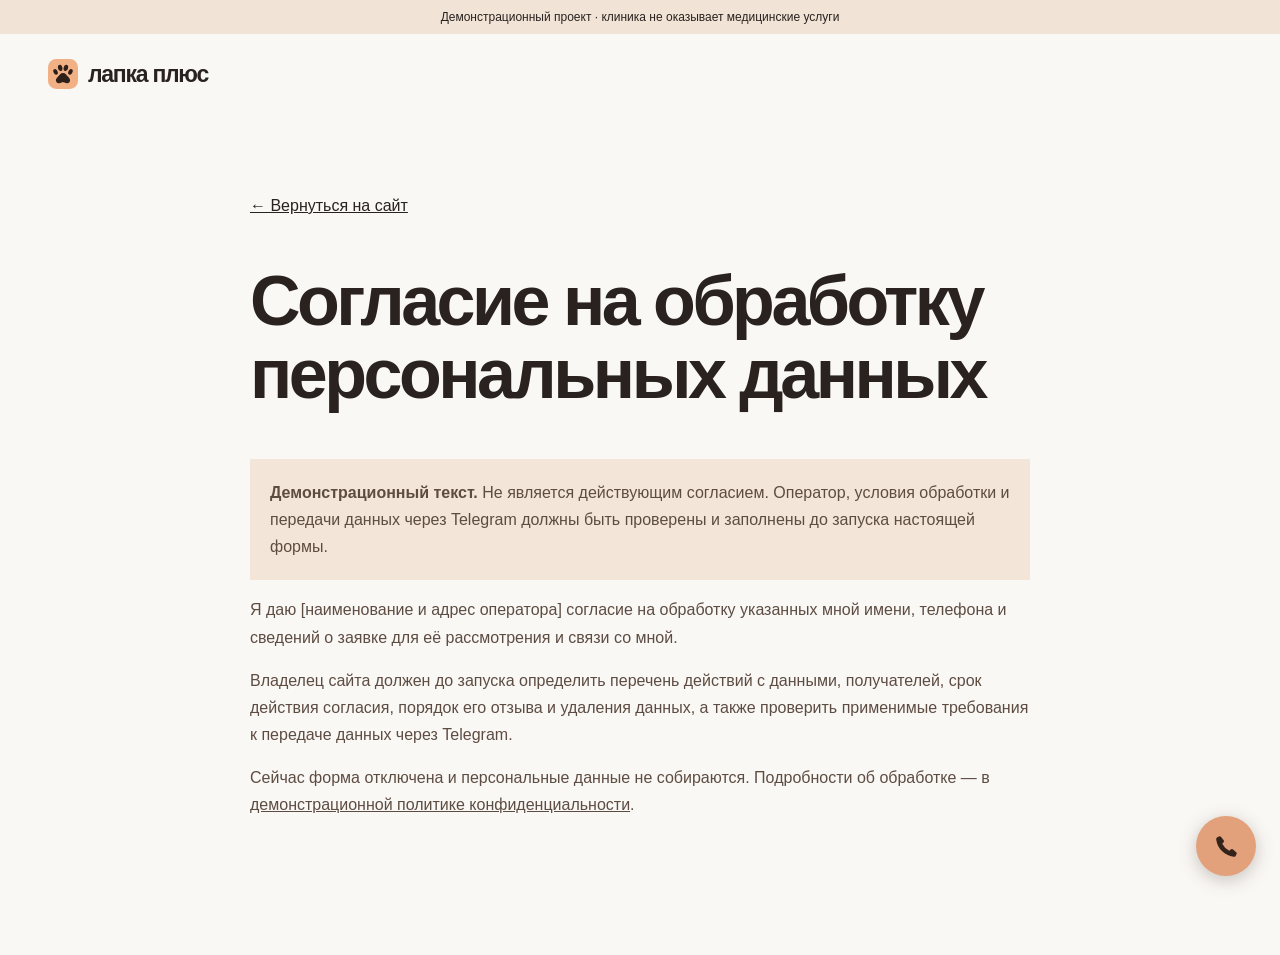
==== commit 190bd2e1: "Publish new clinic hero and refine site motion" ====
--- a/consent.html
+++ b/consent.html
@@ -1 +1 @@
-<!doctype html><html lang="ru"><head><meta charset="utf-8"><meta name="viewport" content="width=device-width,initial-scale=1"><title>Согласие на обработку данных — Лапка плюс</title><link rel="stylesheet" href="fonts.css"><link rel="stylesheet" href="styles.css?v=7"><link rel="icon" href="assets/paw-mark.svg" type="image/svg+xml"></head><body><div class="demo-bar">Демонстрационный проект · клиника не оказывает медицинские услуги</div><header class="header wrap"><a class="brand" href="index.html"><img class="brand-mark" src="assets/paw-mark.svg" width="30" height="30" alt=""><span>лапка плюс</span></a></header><main class="wrap legal"><a href="index.html#appointment">← Вернуться на сайт</a><h1>Согласие на обработку персональных данных</h1><p class="legal-alert"><strong>Демонстрационный текст.</strong> Не является действующим согласием. Оператор, условия обработки и передачи данных через Telegram должны быть проверены и заполнены до запуска настоящей формы.</p><p>Я даю [наименование и адрес оператора] согласие на обработку указанных мной имени, телефона и сведений о заявке для её рассмотрения и связи со мной.</p><p>Владелец сайта должен до запуска определить перечень действий с данными, получателей, срок действия согласия, порядок его отзыва и удаления данных, а также проверить применимые требования к передаче данных через Telegram.</p><p>Сейчас форма отключена и персональные данные не собираются. Подробности об обработке — в <a href="privacy.html">демонстрационной политике конфиденциальности</a>.</p></main><a class="call-float" href="tel:80000000000" aria-label="Позвонить: 8 000 000-00-00"><svg aria-hidden="true" viewBox="0 0 24 24"><path d="M6.6 2.7 9.3 6a1.5 1.5 0 0 1-.1 2l-1.3 1.3a15 15 0 0 0 6.8 6.8l1.3-1.3a1.5 1.5 0 0 1 2-.1l3.3 2.7a1.5 1.5 0 0 1 .4 1.8l-.8 1.6a2 2 0 0 1-2.1 1.1A19.5 19.5 0 0 1 2.1 5.2a2 2 0 0 1 1.1-2.1l1.6-.8a1.5 1.5 0 0 1 1.8.4Z" fill="currentColor"/></svg></a></body></html>
+<!doctype html><html lang="ru"><head><meta charset="utf-8"><meta name="viewport" content="width=device-width,initial-scale=1"><title>Согласие на обработку данных — Лапка плюс</title><link rel="stylesheet" href="fonts.css?v=2"><link rel="stylesheet" href="styles.css?v=7"><link rel="icon" href="assets/paw-mark.svg" type="image/svg+xml"></head><body><div class="demo-bar">Демонстрационный проект · клиника не оказывает медицинские услуги</div><header class="header wrap"><a class="brand" href="index.html"><img class="brand-mark" src="assets/paw-mark.svg" width="30" height="30" alt=""><span>лапка плюс</span></a></header><main class="wrap legal"><a href="index.html#appointment">← Вернуться на сайт</a><h1>Согласие на обработку персональных данных</h1><p class="legal-alert"><strong>Демонстрационный текст.</strong> Не является действующим согласием. Оператор, условия обработки и передачи данных через Telegram должны быть проверены и заполнены до запуска настоящей формы.</p><p>Я даю [наименование и адрес оператора] согласие на обработку указанных мной имени, телефона и сведений о заявке для её рассмотрения и связи со мной.</p><p>Владелец сайта должен до запуска определить перечень действий с данными, получателей, срок действия согласия, порядок его отзыва и удаления данных, а также проверить применимые требования к передаче данных через Telegram.</p><p>Сейчас форма отключена и персональные данные не собираются. Подробности об обработке — в <a href="privacy.html">демонстрационной политике конфиденциальности</a>.</p></main><a class="call-float" href="tel:80000000000" aria-label="Позвонить: 8 000 000-00-00"><svg aria-hidden="true" viewBox="0 0 24 24"><path d="M6.6 2.7 9.3 6a1.5 1.5 0 0 1-.1 2l-1.3 1.3a15 15 0 0 0 6.8 6.8l1.3-1.3a1.5 1.5 0 0 1 2-.1l3.3 2.7a1.5 1.5 0 0 1 .4 1.8l-.8 1.6a2 2 0 0 1-2.1 1.1A19.5 19.5 0 0 1 2.1 5.2a2 2 0 0 1 1.1-2.1l1.6-.8a1.5 1.5 0 0 1 1.8.4Z" fill="currentColor"/></svg></a></body></html>
--- a/fonts.css
+++ b/fonts.css
@@ -2,7 +2,7 @@
   font-family: 'Geologica';
   font-style: normal;
   font-weight: 650;
-  font-display: swap;
+  font-display: optional;
   src: url(assets/geologica-cyrillic.woff2) format('woff2');
   unicode-range: U+0301, U+0400-045F, U+0490-0491, U+04B0-04B1, U+2116;
 }
@@ -10,7 +10,7 @@
   font-family: 'Geologica';
   font-style: normal;
   font-weight: 650;
-  font-display: swap;
+  font-display: optional;
   src: url(assets/geologica-latin.woff2) format('woff2');
   unicode-range: U+0000-00FF, U+0131, U+0152-0153, U+02BB-02BC, U+02C6, U+02DA, U+02DC, U+0304, U+0308, U+0329, U+2000-206F, U+20AC, U+2122, U+2191, U+2193, U+2212, U+2215, U+FEFF, U+FFFD;
 }
@@ -19,7 +19,7 @@
   font-family: 'Inter';
   font-style: normal;
   font-weight: 400 700;
-  font-display: swap;
+  font-display: optional;
   src: url(assets/inter-cyrillic.woff2) format('woff2');
   unicode-range: U+0301, U+0400-045F, U+0490-0491, U+04B0-04B1, U+2116;
 }
@@ -27,7 +27,7 @@
   font-family: 'Inter';
   font-style: normal;
   font-weight: 400 700;
-  font-display: swap;
+  font-display: optional;
   src: url(assets/inter-latin.woff2) format('woff2');
   unicode-range: U+0000-00FF, U+0131, U+0152-0153, U+02BB-02BC, U+02C6, U+02DA, U+02DC, U+0304, U+0308, U+0329, U+2000-206F, U+20AC, U+2122, U+2191, U+2193, U+2212, U+2215, U+FEFF, U+FFFD;
 }
--- a/styles.css
+++ b/styles.css
@@ -1,5 +1,5 @@
 :root{--cocoa:#29221e;--on-dark:#fff9f3;--ink:#2e241e;--muted:#5c463a;--surface:#f1e4d7;--line:#d2bba8;--accent:#894a34;--peach:#f5bb96;--header-height:80px;--ease-out:cubic-bezier(.23,1,.32,1);--ease-morph:cubic-bezier(.65,0,.35,1)}
-*{box-sizing:border-box}html{scroll-behavior:smooth}body{margin:0;background:#fffaf3;color:var(--ink);font-family:"IBM Plex Sans",Arial,Helvetica,sans-serif;font-size:16px;line-height:1.5}a{color:inherit}button,input,select,textarea{font:inherit}button{cursor:pointer}img{display:block;max-width:100%}.wrap{width:min(100% - 96px,1280px);margin-inline:auto}.skip{position:fixed;z-index:100;top:8px;left:8px;background:white;padding:12px;transform:translateY(-150%)}.skip:focus{transform:none}:focus-visible{outline:3px solid #8c472f;outline-offset:4px}.sr-only{position:absolute;width:1px;height:1px;overflow:hidden;clip:rect(0,0,0,0)}.header{position:relative;height:var(--header-height);display:flex;align-items:center;gap:36px}.brand{display:inline-flex;align-items:center;gap:10px;font-weight:700;font-size:23px;letter-spacing:-.04em;text-decoration:none;white-space:nowrap}.brand-symbol{display:grid;place-items:center;width:32px;height:32px;background:var(--accent);color:white;border-radius:9px;font-size:26px;font-weight:400;line-height:1}.nav{display:flex;gap:30px;margin:auto;font-size:14px;font-weight:600}.nav a,.header-cta{text-decoration:none}.header-cta{border:1px solid #cbb29d;border-radius:8px;padding:11px 20px;font-size:14px;font-weight:700}.menu-toggle,.mobile-nav{display:none}.eyebrow{margin:0 0 22px;color:var(--muted);font-size:11px;font-weight:700;letter-spacing:.12em}.section h2,.approach h2,.emergency h2,.appointment h2{font-size:clamp(42px,5.7vw,76px);line-height:1.04;letter-spacing:-.055em;margin:0;font-weight:600}.button{border:0;border-radius:8px;min-height:52px;padding:14px 22px;text-decoration:none;display:inline-flex;justify-content:center;align-items:center;font-weight:700;font-size:14px}.button-primary{background:var(--accent);color:#fff}.button-secondary{border:1px solid #cbb29d;background:transparent;color:var(--ink)}.section{padding:clamp(72px,8vw,112px) 0;scroll-margin-top:15px}.section-heading{display:flex;justify-content:space-between;align-items:end;gap:48px;margin-bottom:48px}.section h2,.approach h2,.emergency h2,.appointment h2{font-size:clamp(36px,4.2vw,58px)}.section-heading>p{max-width:330px;color:var(--muted);margin:0;line-height:1.65;font-size:15px}.service-grid{display:grid;grid-template-columns:repeat(3,1fr);gap:14px}.service-card{background:#fff8f0;border:1px solid var(--line);border-radius:10px;padding:26px;min-height:240px;display:flex;flex-direction:column}.service-index{font-size:11px;color:#6f5140;font-weight:700;letter-spacing:.1em}.service-card h3{font-size:22px;letter-spacing:-.035em;margin:32px 0 8px}.service-card p{color:var(--muted);font-size:14px;max-width:290px;margin:0 0 26px;line-height:1.55}.service-card strong{margin-top:auto;font-size:16px}.night-card{background:#ececec;border-color:#ececec}.night-card h3{margin-top:32px}.night-card p{color:var(--muted)}.approach{background:var(--surface)}.approach-grid{padding:96px 0;display:grid;grid-template-columns:1fr 1fr;gap:12%}.approach h2{max-width:530px}.approach-lead{max-width:390px;color:var(--muted);line-height:1.7;margin:24px 0}.steps>div{display:grid;grid-template-columns:45px 1fr;gap:20px;border-top:1px solid var(--line);padding:20px 0}.steps>div:last-child{border-bottom:1px solid var(--line)}.steps>div>span{font-size:12px;color:#6f5140;padding-top:4px}.steps h3{font-size:20px;letter-spacing:-.02em;margin:0 0 5px}.steps p{font-size:14px;color:var(--muted);margin:0;line-height:1.55}.doctor-grid,.review-grid{display:grid;grid-template-columns:repeat(3,1fr);gap:18px}.doctor-card{background:#fff;border:1px solid var(--line);border-radius:10px;overflow:hidden}.portrait{aspect-ratio:1.2/1;display:flex;align-items:end;justify-content:center;overflow:hidden}.portrait svg{width:76%;height:92%}.portrait-one{background:#ededed}.portrait-two{background:#e8e8e8}.portrait-three{background:var(--line)}.doctor-info{padding:23px}.doctor-info span,.contact-details span{font-size:11px;letter-spacing:.09em;font-weight:700;color:#6f5140}.doctor-info h3{font-size:21px;letter-spacing:-.03em;margin:7px 0}.doctor-info p{margin:0;color:var(--muted);font-size:14px}.emergency{background:#eeeeee}.emergency-inner{padding:80px 0;display:grid;grid-template-columns:1fr 1fr;gap:12%}.emergency .eyebrow{color:var(--muted)}.emergency-inner>div:nth-child(2)>p{font-size:16px;line-height:1.65;margin:0 0 20px;max-width:440px}.emergency-phone{font-size:26px;letter-spacing:-.03em;font-weight:700}.emergency small{color:var(--muted)}.reviews{padding-bottom:120px}.review-grid article{padding:27px;background:#fff;border:1px solid var(--line);border-radius:10px;min-height:235px;display:flex;flex-direction:column}.review-grid blockquote{font-size:17px;line-height:1.55;letter-spacing:-.01em;margin:0 0 30px}.review-grid article p{font-size:13px;color:var(--muted);margin:auto 0 0}.review-grid article strong{color:var(--ink)}.appointment{background:var(--surface);padding:105px 0}.appointment-grid{display:grid;grid-template-columns:1fr 1fr;gap:10%}.appointment h2{max-width:500px}.appointment-intro{max-width:420px;font-size:16px;line-height:1.7;color:var(--muted);margin:25px 0}.appointment-note{border-top:1px solid var(--line);max-width:420px;font-size:14px;margin-top:55px;padding-top:20px}.appointment-note p{color:var(--muted);margin:7px 0 0}.form-card{background:#fff;border-radius:10px;padding:30px}.form-status{background:var(--surface);border-left:3px solid #a1674d;padding:14px 16px;font-size:13px;margin-bottom:22px}.form-grid{display:grid;grid-template-columns:repeat(2,minmax(0,1fr));gap:17px}fieldset{border:0;padding:0;margin:0;min-inline-size:0}label{display:flex;flex-direction:column;gap:7px;font-weight:700;font-size:12px}label span{font-weight:400;color:var(--muted)}.full{grid-column:1/-1}input,select,textarea{width:100%;border:1px solid #cdb5a2;border-radius:6px;background:#fff;color:var(--ink);padding:12px;font-weight:400;font-size:14px;min-height:48px}textarea{resize:vertical}fieldset:disabled{opacity:.65}.check{flex-direction:row;align-items:flex-start;font-weight:400;gap:10px}.check input{width:18px;height:18px;min-height:18px;margin:0;flex:none}.check span{color:var(--ink)}.check a,.form-privacy a{text-underline-offset:3px}.form-privacy{font-size:12px;margin:-8px 0 0;color:var(--muted)}.form-foot{font-size:12px;color:var(--muted);margin:18px 0 0}.contact-grid{display:grid;grid-template-columns:.7fr 1.3fr;gap:9%}.contact-details{display:grid;align-content:start;gap:28px}.contact-details p{font-size:19px;line-height:1.4;margin:7px 0 2px}.contact-details small{font-size:13px;color:#6f5140}.map-panel{overflow:hidden;border:1px solid var(--line);border-radius:10px;background:#fff}.map-toolbar,.map-footer{display:flex;align-items:center;justify-content:space-between;gap:12px;padding:16px 18px}.map-toolbar strong{font-size:15px}.map-links{display:flex;gap:18px;font-size:12px;font-weight:700}.map-view{height:320px;background:var(--surface)}.map-view iframe{display:block;border:0;width:100%;height:100%}.map-placeholder{height:100%;display:flex;flex-direction:column;align-items:center;justify-content:center;text-align:center;padding:24px}.map-placeholder p{margin:5px 0 18px;color:var(--muted);font-size:14px}.map-placeholder small{margin-top:12px;color:var(--muted);font-size:12px}.map-footer{justify-content:flex-start;font-size:12px;color:var(--muted)}.map-choice{border:1px solid #d2dfd3;background:white;border-radius:6px;color:#34594b;padding:7px 12px}.map-choice.active{background:var(--accent);color:#fff;border-color:var(--accent)}footer{background:var(--cocoa);color:#fffaf3;padding:55px 0 25px}.footer-top{display:flex;align-items:start;justify-content:space-between;gap:30px}.brand-light .brand-symbol{background:var(--accent);color:#fff}.footer-top p{font-size:13px;color:#d2d2d2;margin:0}.footer-top>a:last-child{font-size:13px}.footer-bottom{border-top:1px solid var(--muted);margin-top:55px;padding-top:22px;display:flex;justify-content:space-between;gap:20px;color:#d2d2d2;font-size:12px}.footer-bottom div{display:flex;gap:25px}.footer-bottom a{text-underline-offset:3px}.legal{max-width:780px;min-height:60vh;padding:80px 0 120px}.legal h1{font-size:clamp(40px,6vw,70px);line-height:1.05;letter-spacing:-.05em}.legal h2{margin-top:40px}.legal p,.legal li{line-height:1.7;color:var(--muted)}.legal-alert{padding:20px;background:#f4e5d9}
+*{box-sizing:border-box}html{scroll-behavior:smooth}body{margin:0;background:#fffaf3;color:var(--ink);font-family:"IBM Plex Sans",Arial,Helvetica,sans-serif;font-size:16px;line-height:1.5}a{color:inherit}button,input,select,textarea{font:inherit}button{cursor:pointer}img{display:block;max-width:100%}.wrap{width:min(100% - 96px,1280px);margin-inline:auto}.skip{position:fixed;z-index:100;top:8px;left:8px;background:white;padding:12px;transform:translateY(-150%)}.skip:focus{transform:none}:focus-visible{outline:3px solid #8c472f;outline-offset:4px}.sr-only{position:absolute;width:1px;height:1px;overflow:hidden;clip:rect(0,0,0,0)}.header{position:relative;height:var(--header-height);display:flex;align-items:center;gap:36px}.brand{display:inline-flex;align-items:center;gap:10px;font-weight:700;font-size:23px;letter-spacing:-.04em;text-decoration:none;white-space:nowrap}.brand-symbol{display:grid;place-items:center;width:32px;height:32px;background:var(--accent);color:white;border-radius:9px;font-size:26px;font-weight:400;line-height:1}.nav{display:flex;gap:30px;margin:auto;font-size:14px;font-weight:600}.nav a,.header-cta{text-decoration:none}.header-cta{border:1px solid #cbb29d;border-radius:8px;padding:11px 20px;font-size:14px;font-weight:700}.menu-toggle{display:none}.eyebrow{margin:0 0 22px;color:var(--muted);font-size:11px;font-weight:700;letter-spacing:.12em}.section h2,.approach h2,.emergency h2,.appointment h2{font-size:clamp(42px,5.7vw,76px);line-height:1.04;letter-spacing:-.055em;margin:0;font-weight:600}.button{border:0;border-radius:8px;min-height:52px;padding:14px 22px;text-decoration:none;display:inline-flex;justify-content:center;align-items:center;font-weight:700;font-size:14px}.button-primary{background:var(--accent);color:#fff}.button-secondary{border:1px solid #cbb29d;background:transparent;color:var(--ink)}.section{padding:clamp(72px,8vw,112px) 0;scroll-margin-top:15px}.section-heading{display:flex;justify-content:space-between;align-items:end;gap:48px;margin-bottom:48px}.section h2,.approach h2,.emergency h2,.appointment h2{font-size:clamp(36px,4.2vw,58px)}.section-heading>p{max-width:330px;color:var(--muted);margin:0;line-height:1.65;font-size:15px}.service-grid{display:grid;grid-template-columns:repeat(3,1fr);gap:14px}.service-card{background:#fff8f0;border:1px solid var(--line);border-radius:10px;padding:26px;min-height:240px;display:flex;flex-direction:column}.service-index{font-size:11px;color:#6f5140;font-weight:700;letter-spacing:.1em}.service-card h3{font-size:22px;letter-spacing:-.035em;margin:32px 0 8px}.service-card p{color:var(--muted);font-size:14px;max-width:290px;margin:0 0 26px;line-height:1.55}.service-card strong{margin-top:auto;font-size:16px}.night-card{background:#ececec;border-color:#ececec}.night-card h3{margin-top:32px}.night-card p{color:var(--muted)}.approach{background:var(--surface)}.approach-grid{padding:96px 0;display:grid;grid-template-columns:1fr 1fr;gap:12%}.approach h2{max-width:530px}.approach-lead{max-width:390px;color:var(--muted);line-height:1.7;margin:24px 0}.steps>div{display:grid;grid-template-columns:45px 1fr;gap:20px;border-top:1px solid var(--line);padding:20px 0}.steps>div:last-child{border-bottom:1px solid var(--line)}.steps>div>span{font-size:12px;color:#6f5140;padding-top:4px}.steps h3{font-size:20px;letter-spacing:-.02em;margin:0 0 5px}.steps p{font-size:14px;color:var(--muted);margin:0;line-height:1.55}.doctor-grid,.review-grid{display:grid;grid-template-columns:repeat(3,1fr);gap:18px}.doctor-card{background:#fff;border:1px solid var(--line);border-radius:10px;overflow:hidden}.portrait{aspect-ratio:1.2/1;display:flex;align-items:end;justify-content:center;overflow:hidden}.portrait svg{width:76%;height:92%}.portrait-one{background:#ededed}.portrait-two{background:#e8e8e8}.portrait-three{background:var(--line)}.doctor-info{padding:23px}.doctor-info span,.contact-details span{font-size:11px;letter-spacing:.09em;font-weight:700;color:#6f5140}.doctor-info h3{font-size:21px;letter-spacing:-.03em;margin:7px 0}.doctor-info p{margin:0;color:var(--muted);font-size:14px}.emergency{background:#eeeeee}.emergency-inner{padding:80px 0;display:grid;grid-template-columns:1fr 1fr;gap:12%}.emergency .eyebrow{color:var(--muted)}.emergency-inner>div:nth-child(2)>p{font-size:16px;line-height:1.65;margin:0 0 20px;max-width:440px}.emergency-phone{font-size:26px;letter-spacing:-.03em;font-weight:700}.emergency small{color:var(--muted)}.reviews{padding-bottom:120px}.review-grid article{padding:27px;background:#fff;border:1px solid var(--line);border-radius:10px;min-height:235px;display:flex;flex-direction:column}.review-grid blockquote{font-size:17px;line-height:1.55;letter-spacing:-.01em;margin:0 0 30px}.review-grid article p{font-size:13px;color:var(--muted);margin:auto 0 0}.review-grid article strong{color:var(--ink)}.appointment{background:var(--surface);padding:105px 0}.appointment-grid{display:grid;grid-template-columns:1fr 1fr;gap:10%}.appointment h2{max-width:500px}.appointment-intro{max-width:420px;font-size:16px;line-height:1.7;color:var(--muted);margin:25px 0}.appointment-note{border-top:1px solid var(--line);max-width:420px;font-size:14px;margin-top:55px;padding-top:20px}.appointment-note p{color:var(--muted);margin:7px 0 0}.form-card{background:#fff;border-radius:10px;padding:30px}.form-status{background:var(--surface);border-left:3px solid #a1674d;padding:14px 16px;font-size:13px;margin-bottom:22px}.form-grid{display:grid;grid-template-columns:repeat(2,minmax(0,1fr));gap:17px}fieldset{border:0;padding:0;margin:0;min-inline-size:0}label{display:flex;flex-direction:column;gap:7px;font-weight:700;font-size:12px}label span{font-weight:400;color:var(--muted)}.full{grid-column:1/-1}input,select,textarea{width:100%;border:1px solid #cdb5a2;border-radius:6px;background:#fff;color:var(--ink);padding:12px;font-weight:400;font-size:14px;min-height:48px}textarea{resize:vertical}fieldset:disabled{opacity:.65}.check{flex-direction:row;align-items:flex-start;font-weight:400;gap:10px}.check input{width:18px;height:18px;min-height:18px;margin:0;flex:none}.check span{color:var(--ink)}.check a,.form-privacy a{text-underline-offset:3px}.form-privacy{font-size:12px;margin:-8px 0 0;color:var(--muted)}.form-foot{font-size:12px;color:var(--muted);margin:18px 0 0}.contact-grid{display:grid;grid-template-columns:.7fr 1.3fr;gap:9%}.contact-details{display:grid;align-content:start;gap:28px}.contact-details p{font-size:19px;line-height:1.4;margin:7px 0 2px}.contact-details small{font-size:13px;color:#6f5140}.map-panel{overflow:hidden;border:1px solid var(--line);border-radius:10px;background:#fff}.map-toolbar,.map-footer{display:flex;align-items:center;justify-content:space-between;gap:12px;padding:16px 18px}.map-toolbar strong{font-size:15px}.map-links{display:flex;gap:18px;font-size:12px;font-weight:700}.map-view{height:320px;background:var(--surface)}.map-view iframe{display:block;border:0;width:100%;height:100%}.map-placeholder{height:100%;display:flex;flex-direction:column;align-items:center;justify-content:center;text-align:center;padding:24px}.map-placeholder p{margin:5px 0 18px;color:var(--muted);font-size:14px}.map-placeholder small{margin-top:12px;color:var(--muted);font-size:12px}.map-footer{justify-content:flex-start;font-size:12px;color:var(--muted)}.map-choice{border:1px solid #d2dfd3;background:white;border-radius:6px;color:#34594b;padding:7px 12px}.map-choice.active{background:var(--accent);color:#fff;border-color:var(--accent)}footer{background:var(--cocoa);color:#fffaf3;padding:55px 0 25px}.footer-top{display:flex;align-items:start;justify-content:space-between;gap:30px}.brand-light .brand-symbol{background:var(--accent);color:#fff}.footer-top p{font-size:13px;color:#d2d2d2;margin:0}.footer-top>a:last-child{font-size:13px}.footer-bottom{border-top:1px solid var(--muted);margin-top:55px;padding-top:22px;display:flex;justify-content:space-between;gap:20px;color:#d2d2d2;font-size:12px}.footer-bottom div{display:flex;gap:25px}.footer-bottom a{text-underline-offset:3px}.legal{max-width:780px;min-height:60vh;padding:80px 0 120px}.legal h1{font-size:clamp(40px,6vw,70px);line-height:1.05;letter-spacing:-.05em}.legal h2{margin-top:40px}.legal p,.legal li{line-height:1.7;color:var(--muted)}.legal-alert{padding:20px;background:#f4e5d9}
 @media(hover:hover) and (pointer:fine){.button,.header-cta{transition:background-color .18s ease,border-color .18s ease}.button-primary:hover{background:#723b28}.button-secondary:hover,.header-cta:hover{background:#f4e5d9}.nav a:hover{color:var(--accent)}.map-links a:hover{text-decoration-thickness:2px}}
 @media(max-width:1000px){.wrap{width:calc(100% - 56px)}.nav{gap:18px}.header{gap:20px}.section{padding:85px 0}.approach-grid{gap:7%}.appointment-grid{gap:6%}}
 @media(max-width:760px){.wrap{width:calc(100% - 40px)}.brand{font-size:21px}.brand-symbol{width:30px;height:30px;font-size:24px}.eyebrow{font-size:10px;margin-bottom:16px}.button{min-height:50px}.section{padding:72px 0}.section-heading{display:block;margin-bottom:32px}.section h2,.approach h2,.emergency h2,.appointment h2{font-size:clamp(35px,8vw,48px)}.section-heading>p{margin-top:16px;font-size:14px;max-width:370px}.service-grid{grid-template-columns:1fr 1fr;gap:10px}.service-card{padding:18px;min-height:204px}.service-card h3{font-size:18px;margin:25px 0 7px}.service-card p{font-size:13px;margin-bottom:18px}.service-card strong{font-size:14px}.approach-grid{display:block;padding:72px 0}.approach-lead{font-size:15px;margin:20px 0 32px}.steps>div{padding:17px 0;grid-template-columns:30px 1fr}.doctor-grid{grid-template-columns:1fr;gap:12px}.doctor-card{display:grid;grid-template-columns:37% 1fr;align-items:center}.portrait{height:100%;min-height:150px;aspect-ratio:auto}.portrait svg{width:100%;height:auto}.doctor-info{padding:16px}.doctor-info h3{font-size:19px}.doctor-info p{font-size:13px}.emergency-inner{display:block;padding:70px 0}.emergency-inner>div:nth-child(2){margin-top:24px}.emergency-inner>div:nth-child(2)>p{font-size:15px}.emergency-phone{font-size:23px}.review-grid{grid-template-columns:1fr;gap:10px}.review-grid article{min-height:0;padding:22px}.review-grid blockquote{font-size:16px;margin:0 0 24px}.appointment{padding:72px 0}.appointment-grid{display:block}.appointment-intro{font-size:15px;margin:20px 0}.appointment-note{margin:28px 0 32px}.form-card{padding:20px}.form-grid{gap:14px}.contact-grid{display:flex;flex-direction:column;gap:32px}.contact-details{grid-template-columns:1fr 1fr;gap:23px}.contact-details p{font-size:16px}.map-view{height:285px}.map-toolbar{align-items:flex-start}.map-links{flex-wrap:wrap;justify-content:end;gap:8px 14px}.footer-top{flex-wrap:wrap}.footer-top p{width:100%;order:3}.footer-bottom{flex-direction:column;margin-top:35px}.footer-bottom div{flex-direction:column;gap:10px}.legal{padding:60px 0 90px}}
@@ -17,7 +17,7 @@
 
 a.service-card {
   text-decoration: none;
-  transition: transform 160ms var(--ease-out), background-color 150ms ease, border-color 150ms ease;
+  transition: transform 200ms var(--ease-out), background-color 180ms ease, border-color 180ms ease;
 }
 
 a.service-card:focus-visible {
@@ -29,7 +29,7 @@
 .button,
 .header-cta,
 .call-float {
-  transition: transform 150ms var(--ease-out), background-color 150ms ease, border-color 150ms ease;
+  transition: transform 180ms var(--ease-out), background-color 180ms ease, border-color 180ms ease;
 }
 
 .button:not(:disabled):active,
@@ -40,13 +40,12 @@
 
 .nav a {
   padding-block: 10px;
-  text-underline-offset: 5px;
+  transition: color 160ms ease;
 }
 
 @media (hover: hover) and (pointer: fine) {
-  .nav a:hover { text-decoration: underline; }
   a.service-card:hover {
-    transform: translateY(-3px);
+    transform: translateY(-2px);
     background-color: #f2dcc9;
     border-color: var(--accent);
   }
@@ -93,54 +92,15 @@
     height: 2px;
     border-radius: 1px;
     background-color: currentColor;
-    transition: transform 200ms var(--ease-morph);
+    transition: transform 230ms var(--ease-morph), opacity 150ms ease;
   }
 
   .menu-toggle[aria-expanded="true"] span:first-child { transform: translateY(4px) rotate(45deg); }
   .menu-toggle[aria-expanded="true"] span:nth-child(2) { transform: translateY(-4px) rotate(-45deg); }
 
-  .mobile-nav {
-    display: flex;
-    position: absolute;
-    flex-direction: column;
-    top: 100%;
-    inset-inline: 0;
-    max-height: calc(100dvh - var(--header-height) - 12px);
-    overflow-y: auto;
-    padding: 6px;
-    border: 1px solid var(--line);
-    border-radius: 10px;
-    background: #fff;
-    box-shadow: 0 12px 26px #19191916;
-    opacity: 0;
-    visibility: hidden;
-    transform: translateY(-6px) scale(.985);
-    transform-origin: top right;
-    transition: opacity 160ms ease, transform 200ms var(--ease-out), visibility 200ms;
-  }
-
-  .mobile-nav:not([inert]) {
-    opacity: 1;
-    visibility: visible;
-    transform: none;
-    transition-duration: 160ms, 200ms, 0ms;
-  }
-
-  .mobile-nav a {
-    display: flex;
-    align-items: center;
-    min-height: 46px;
-    padding: 8px 12px;
-    border-radius: 5px;
-    font-size: 15px;
-    text-decoration: none;
-    transition: background-color 150ms ease;
-  }
-
-  .mobile-nav a + a { border-top: 1px solid #efeeed; }
-  .mobile-nav a:last-child { font-weight: 700; }
-  .mobile-nav a:focus-visible { outline-offset: -3px; }
-  .mobile-nav a:active { background-color: #f2e5d9; }
+
+
+
 }
 
 @media (max-width: 760px) {
@@ -203,7 +163,7 @@
   z-index: -1;
   background: linear-gradient(90deg, #29221e 12%, #29221e 29%, #29221eec 36%, #29221e96 49%, #29221e00 70%), linear-gradient(180deg, #29221ecd, transparent 23%);
 }
-.hero-stage .copy { padding-block: 42px 65px; animation: hero-appear .48s var(--ease-out) both; }
+.hero-stage .copy { padding-block: 42px 65px; }
 .hero-stage .kicker { margin: 0; font-size: 12px; font-weight: 600; letter-spacing: .08em; text-transform: uppercase; }
 .hero-stage h1 { margin: 22px 0 0; font: 800 clamp(55px, 6.8vw, 108px)/1 Manrope, Arial, sans-serif; letter-spacing: -.055em; }
 .hero-stage h1 span { display: block; }
@@ -222,14 +182,14 @@
   border: 1px solid transparent;
   border-radius: 6px;
   white-space: nowrap;
-  transition: transform .15s var(--ease-out), background-color .15s ease;
+  transition: transform 180ms var(--ease-out), background-color 180ms ease, color 160ms ease;
 }
 .hero-stage .primary { background: var(--peach); color: #302119; }
 .hero-stage .secondary { border-color: #fff8f3a3; }
 .hero-stage .action:active { transform: scale(.98); }
 .hero-stage :focus-visible, .site-header :focus-visible, .emergency :focus-visible, footer :focus-visible { outline-color: var(--peach); }
 
-@keyframes hero-appear { from { opacity: .35; transform: translateY(9px); } to { opacity: 1; transform: none; } }
+
 
 .section h2, .approach h2, .emergency h2, .appointment h2, .doctor-profile h2 { font-family: Manrope, Arial, sans-serif; font-weight: 800; }
 .service-card, .doctor-card, .review-grid article, .map-panel { border-color: var(--line); }
@@ -252,7 +212,7 @@
 .footer-top p, .footer-bottom { color: #eee0d2; }
 .demo-bar { text-align: center; padding: 8px 16px; font-size: 12px; background: var(--surface); }
 
-.doctor-card { position: relative; transition: border-color .15s ease, background-color .15s ease; }
+.doctor-card { position: relative; transition: border-color 200ms ease, background-color 200ms ease; }
 .doctor-card:focus-within { outline: 2px solid var(--accent); outline-offset: 3px; }
 .doctor-trigger {
   min-height: 44px;
@@ -264,33 +224,18 @@
   color: var(--accent);
   font-weight: 600;
   font-size: 14px;
-  text-decoration: underline;
-  text-underline-offset: 4px;
+  text-decoration: none;
 }
 .doctor-trigger::after { content: ""; position: absolute; inset: 0; }
-.doctor-profile {
-  width: min(550px, calc(100% - 32px));
-  max-height: calc(100% - 32px);
-  border: 1px solid var(--line);
-  border-radius: 12px;
-  padding: clamp(20px, 4vw, 34px);
-  background: #fffaf3;
-  color: var(--ink);
-}
-.doctor-profile[open] { animation: profile-appear .22s var(--ease-out) both; }
-.doctor-profile::backdrop { background: #2f211a99; }
 .doctor-profile h2 { margin: 0; font-size: clamp(26px, 5vw, 36px); line-height: 1.15; }
 .doctor-profile .eyebrow { text-transform: uppercase; margin-bottom: 10px; }
-.doctor-profile form { display: flex; justify-content: end; margin-bottom: 12px; }
-.profile-close { min-height: 44px; padding: 8px 14px; }
 .doctor-profile dt { font-weight: 700; }
 .doctor-profile dd { margin: 2px 0 12px; }
 .doctor-profile small { color: var(--muted); }
 
-@keyframes profile-appear { from { opacity: .45; transform: translateY(11px); } to { opacity: 1; transform: none; } }
 
 @media (hover: hover) and (pointer: fine) {
-  .site-header .nav a:hover, .header-action:hover { color: inherit; text-decoration: underline; }
+  .site-header .nav a:hover, .header-action:hover { color: #f5bb96; }
   .hero-stage .action:hover { transform: translateY(-2px); }
   .hero-stage .primary:hover, .call-float:hover { background: #fac8a5; }
   .hero-stage .action:active:hover { transform: scale(.98); }
@@ -309,9 +254,6 @@
   .site-header .menu-toggle { color: var(--on-dark); }
   .site-header .menu-toggle:active,
   .site-header .menu-toggle[aria-expanded="true"] { background: #61463a; }
-  .site-header .mobile-nav { color: var(--on-dark); background: #49342b; border-color: #806153; }
-  .site-header .mobile-nav a + a { border-color: #725346; }
-  .site-header .mobile-nav a:active { background: #61463a; }
 }
 
 @media (max-width: 700px) {
@@ -330,7 +272,6 @@
   .hero-stage .lead { margin-block: 13px 18px; font-size: 16px; line-height: 1.43; }
   .hero-stage .actions { gap: 8px 10px; }
   .hero-stage .action { padding-inline: 12px; min-height: 45px; font-size: 13px; }
-  .doctor-profile { width: 100%; max-width: none; margin: auto 0 0; border-radius: 14px 14px 0 0; padding-bottom: max(20px, env(safe-area-inset-bottom)); }
 }
 
 @media (max-width: 700px) and (max-height: 650px) {
@@ -338,7 +279,7 @@
 }
 
 @media (prefers-reduced-motion: reduce) {
-  .hero-stage .copy, .doctor-profile[open] { animation: none; }
+
 }
 
 /* Light colorway approved in the reference mockup. */
@@ -393,7 +334,7 @@
   text-decoration: none;
   font-size: 14px;
   font-weight: 600;
-  transition: background-color 160ms ease, transform 150ms var(--ease-out);
+  transition: background-color 180ms ease, transform 180ms var(--ease-out);
 }
 .final-design .concept-button:active { transform: scale(.98); }
 .final-design .concept-button svg { width: 17px; height: 17px; }
@@ -412,7 +353,7 @@
   height: auto;
   background: #dfd4cc;
 }
-.final-design .team .portrait img { position: absolute; width: 100%; height: 100%; object-fit: cover; object-position: center 29%; }
+.final-design .team .portrait img { position: absolute; width: 100%; height: 100%; object-fit: cover; object-position: center 29%; transition: transform 320ms var(--ease-out); }
 .final-design .team .doctor-card:nth-child(2) img { object-position: center 28%; }
 .final-design .team .doctor-card:nth-child(3) img { object-position: center 30%; }
 .final-design .team .doctor-info { padding: 15px 19px 5px; }
@@ -477,20 +418,21 @@
 .final-design .review-deck { display: grid; }
 .final-design .review-slide { grid-area: 1/1; display: grid; align-content: center; gap: 7px; }
 .final-design .review-slide[hidden] { display: grid; visibility: hidden; pointer-events: none; }
-.final-design .review-slide:not([hidden]) { animation: review-arrive .22s var(--ease-out) both; }
+.final-design .review-carousel[data-changing] .review-slide:not([hidden]) { animation: review-arrive 260ms var(--ease-out) both; }
 .final-design .review-slide blockquote { margin: 0; font-size: clamp(15px,1.4vw,20px); max-width: 60ch; }
 .final-design .review-slide p { margin: 0; font-size: 13px; color: var(--muted); }
 .final-design .review-stars { color: #82563e; margin: 0; }
 .final-design .review-controls,.final-design .review-dots { display: flex; align-items: center; }
 .final-design .review-controls { gap: 10px; }
 .final-design .review-arrow,.final-design .review-dot { display: grid; place-items: center; min-width: 44px; min-height: 44px; padding: 0; background: none; color: var(--coffee); }
-.final-design .review-arrow { border: 1px solid #a58674; border-radius: 6px; }
+.final-design .review-arrow { border: 1px solid #a58674; border-radius: 6px; transition: background-color 180ms ease, transform 180ms var(--ease-out); }
+.final-design .review-arrow:active { transform: scale(.96); }
 .final-design .review-arrow svg { width: 18px; height: 18px; }
 .final-design .review-next svg { transform: rotate(180deg); }
 .final-design .review-dot { min-width: 40px; border: 0; }
-.final-design .review-dot::after { content: ""; width: 7px; height: 7px; border: 1px solid #8c6855; border-radius: 50%; }
-.final-design .review-dot[aria-current=true]::after { background: #8c614a; }
-@keyframes review-arrive { from { opacity: .55; transform: translateY(4px); } to { opacity: 1; transform: none; } }
+.final-design .review-dot::after { content: ""; width: 7px; height: 7px; border: 1px solid #8c6855; border-radius: 50%; transition: background-color 180ms ease, transform 180ms var(--ease-out); }
+.final-design .review-dot[aria-current=true]::after { background: #8c614a; transform: scale(1.25); }
+@keyframes review-arrive { from { opacity: .35; transform: translateX(var(--review-offset, 8px)); } to { opacity: 1; transform: none; } }
 
 .final-design .urgent-chapter { padding-block: 8px 34px; }
 .final-design .urgent-frame { display: flex; flex-wrap: wrap; justify-content: space-between; align-items: center; gap: 15px 22px; padding: 18px 26px; border-radius: 10px; background: #3e2b22; color: #fff8f1; }
@@ -521,10 +463,11 @@
 .final-design footer .footer-bottom { border-color: var(--line); margin-top: 22px; }
 
 @media (hover:hover) and (pointer:fine) {
+  .final-design .team .doctor-card:hover .portrait img { transform: scale(1.025); }
   .final-design .concept-button:hover { background: #644533; }
   .final-design .urgent-frame .concept-button:hover { background: #594034; }
   .final-design .map-simple .concept-button:hover,.final-design .review-arrow:hover { background: #f2e7de; }
-  .final-design .price-list a.service-card:hover { background: #eaddd3; border-color: #9e7962; transform: translateY(-3px); }
+  .final-design .price-list a.service-card:hover { background: #eaddd3; border-color: #9e7962; transform: translateY(-2px); }
   .final-design .price-list a.service-card:first-child:hover { background: #79513b; }
 }
 .final-design .price-list a.service-card:active,.final-design .price-list a.service-card.is-pressed { transform: scale(.985); }
@@ -553,5 +496,127 @@
   .final-design .map-simple { grid-template-columns: minmax(0,1fr); justify-items: start; }
 }
 @media (prefers-reduced-motion: reduce) {
-  .final-design .review-slide:not([hidden]) { animation: none; }
-}
+  .final-design .review-carousel[data-changing] .review-slide:not([hidden]) { animation: none; }
+  .final-design .team .doctor-card:hover .portrait img { transform: none; }
+}
+
+/* Native dialogs with a short transition into and out of the top layer. */
+.menu-drawer, .doctor-profile {
+  --dialog-speed: 180ms;
+  --dialog-open-speed: 310ms;
+  --dialog-offset: translateY(12px) scale(.975);
+  border: 1px solid #cfbfb3;
+  background: var(--paper);
+  color: var(--ink);
+  padding: 0;
+  opacity: 0;
+  transform: var(--dialog-offset);
+  overscroll-behavior: contain;
+  transition: opacity var(--dialog-speed) ease, transform var(--dialog-speed) var(--ease-out),
+    display var(--dialog-speed) allow-discrete, overlay var(--dialog-speed) allow-discrete;
+}
+.menu-drawer[open], .doctor-profile[open] { --dialog-speed: var(--dialog-open-speed); opacity: 1; transform: none; }
+.menu-drawer::backdrop, .doctor-profile::backdrop {
+  background: transparent;
+  transition: background-color var(--dialog-speed) ease, display var(--dialog-speed) allow-discrete, overlay var(--dialog-speed) allow-discrete;
+}
+.menu-drawer[open]::backdrop, .doctor-profile[open]::backdrop { background: rgb(33 24 20 / .46); }
+@starting-style {
+  .menu-drawer[open], .doctor-profile[open] { opacity: 0; transform: var(--dialog-offset); }
+  .menu-drawer[open]::backdrop, .doctor-profile[open]::backdrop { background: transparent; }
+}
+body:has(.menu-drawer[open], .doctor-profile[open]) { overflow: hidden; }
+.dialog-close-form { position: absolute; top: 10px; right: 10px; z-index: 1; margin: 0; }
+.dialog-close {
+  position: relative;
+  display: grid;
+  place-items: center;
+  width: 44px;
+  height: 44px;
+  padding: 0;
+  border: 1px solid #d3c4b9;
+  border-radius: 8px;
+  color: var(--ink);
+  background: var(--paper);
+  transition: background-color 150ms ease;
+}
+.dialog-close::before, .dialog-close::after {
+  content: "";
+  grid-area: 1/1;
+  width: 16px;
+  height: 1.5px;
+  border-radius: 1px;
+  background: currentColor;
+  transform: rotate(45deg);
+}
+.dialog-close::after { transform: rotate(-45deg); }
+.dialog-close:hover, .dialog-close:active { background: #f2e7de; }
+.dialog-close:focus-visible { outline-offset: 2px; }
+
+.doctor-profile {
+  width: min(590px, calc(100% - 28px));
+  max-width: none;
+  max-height: calc(100dvh - 28px);
+  border-radius: 14px;
+}
+.profile-layout { display: grid; grid-template-columns: minmax(0,.75fr) minmax(0,1.25fr); }
+.profile-portrait { width: 100%; height: 100%; object-fit: cover; object-position: center 28%; }
+.profile-details { padding: 26px 25px 22px; min-width: 0; }
+.profile-details .eyebrow { padding-right: 44px; color: var(--cocoa-accent); }
+.profile-details h2 { font-size: clamp(22px,3.3vw,29px); }
+.profile-details > p:not(.eyebrow), .profile-details dl { font-size: 14px; }
+.profile-details small { display: block; font-size: 12px; }
+
+.menu-drawer {
+  --dialog-speed: 220ms;
+  --dialog-open-speed: 340ms;
+  --dialog-offset: translateX(100%);
+  max-width: none;
+  max-height: none;
+  width: min(380px, calc(100% - 30px));
+  height: 100dvh;
+  inset: 0 0 0 auto;
+  margin: 0;
+  border-block: 0;
+  border-right: 0;
+  border-radius: 16px 0 0 16px;
+}
+.menu-drawer-content {
+  min-height: 100%;
+  padding: max(24px, env(safe-area-inset-top)) 22px max(24px, env(safe-area-inset-bottom));
+}
+.menu-drawer-content h2 { margin: 4px 60px 22px 0; font: 650 29px/1.2 var(--heading-font); letter-spacing: -.035em; }
+.menu-drawer-content nav { display: grid; }
+.menu-drawer-content nav a {
+  display: flex;
+  align-items: center;
+  min-height: 52px;
+  padding: 11px 9px;
+  border-top: 1px solid var(--line);
+  color: var(--ink);
+  text-decoration: none;
+  font-size: 16px;
+  font-weight: 550;
+  transition: background-color 180ms ease;
+}
+.menu-drawer-content nav a:focus-visible { outline-offset: -3px; }
+.menu-drawer-content nav a:hover, .menu-drawer-content nav a:active { background: #f5ebe3; }
+.menu-drawer-content nav a:last-child {
+  justify-content: center;
+  margin-top: 20px;
+  border: 0;
+  border-radius: 7px;
+  background: var(--coffee);
+  color: #fffaf5;
+}
+.menu-drawer-content nav a:last-child:hover { background: #604233; }
+
+@media (max-width: 510px) {
+  .profile-layout { grid-template-columns: minmax(0,1fr); }
+  .profile-portrait { height: clamp(135px,32svh,204px); object-position: center 31%; }
+  .profile-details { padding: 16px 19px 20px; }
+  .profile-details > p:not(.eyebrow), .profile-details dl { margin-block: 9px; }
+}
+@media (prefers-reduced-motion: reduce) {
+  .menu-drawer, .doctor-profile, .menu-drawer::backdrop, .doctor-profile::backdrop { transition: none; }
+}
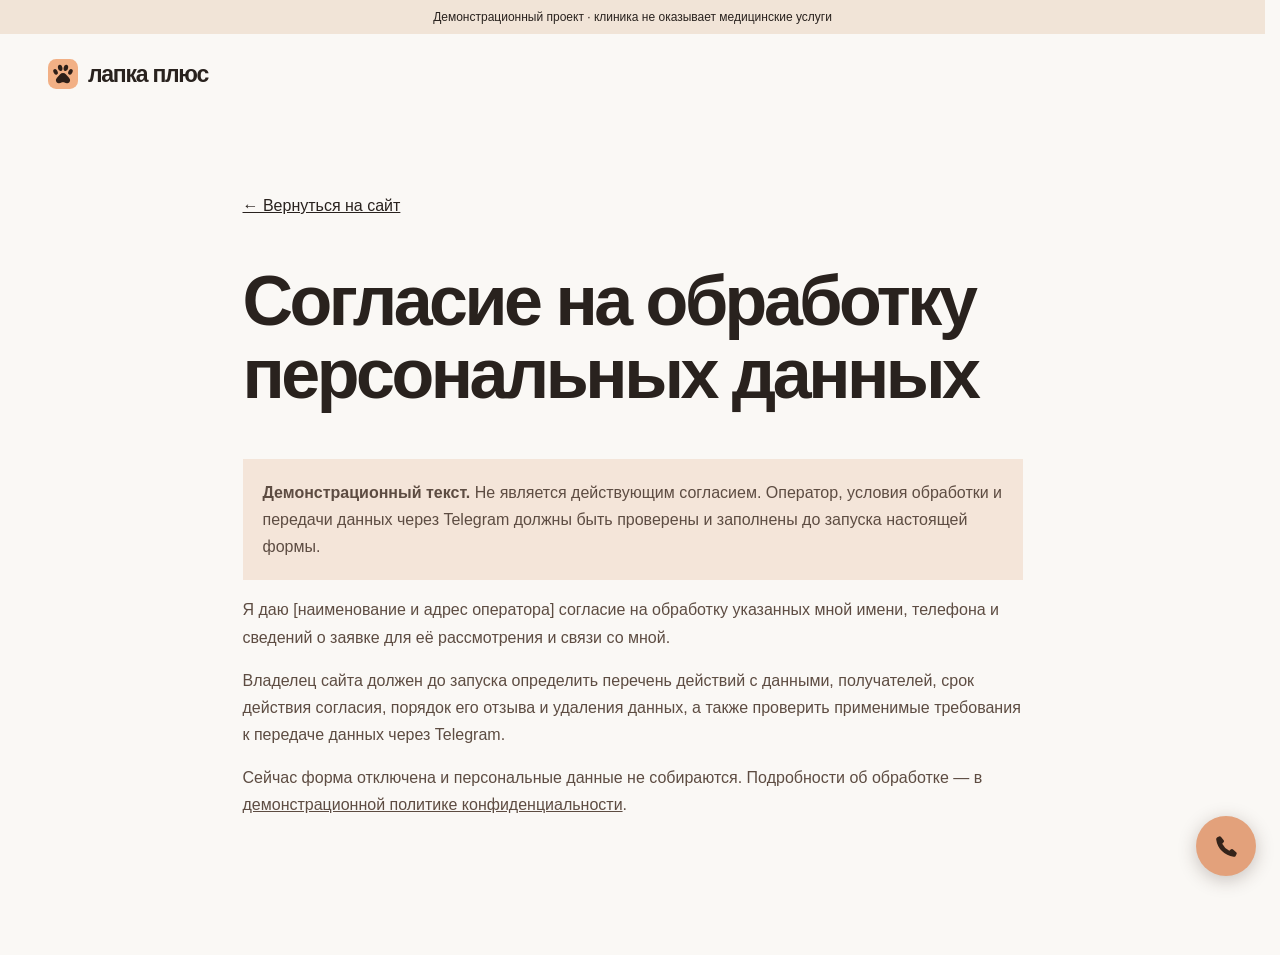
==== commit 5d17f4d1: "Keep the page steady while the mobile drawer opens" ====
--- a/consent.html
+++ b/consent.html
@@ -1 +1 @@
-<!doctype html><html lang="ru"><head><meta charset="utf-8"><meta name="viewport" content="width=device-width,initial-scale=1"><title>Согласие на обработку данных — Лапка плюс</title><link rel="stylesheet" href="fonts.css?v=2"><link rel="stylesheet" href="styles.css?v=7"><link rel="icon" href="assets/paw-mark.svg" type="image/svg+xml"></head><body><div class="demo-bar">Демонстрационный проект · клиника не оказывает медицинские услуги</div><header class="header wrap"><a class="brand" href="index.html"><img class="brand-mark" src="assets/paw-mark.svg" width="30" height="30" alt=""><span>лапка плюс</span></a></header><main class="wrap legal"><a href="index.html#appointment">← Вернуться на сайт</a><h1>Согласие на обработку персональных данных</h1><p class="legal-alert"><strong>Демонстрационный текст.</strong> Не является действующим согласием. Оператор, условия обработки и передачи данных через Telegram должны быть проверены и заполнены до запуска настоящей формы.</p><p>Я даю [наименование и адрес оператора] согласие на обработку указанных мной имени, телефона и сведений о заявке для её рассмотрения и связи со мной.</p><p>Владелец сайта должен до запуска определить перечень действий с данными, получателей, срок действия согласия, порядок его отзыва и удаления данных, а также проверить применимые требования к передаче данных через Telegram.</p><p>Сейчас форма отключена и персональные данные не собираются. Подробности об обработке — в <a href="privacy.html">демонстрационной политике конфиденциальности</a>.</p></main><a class="call-float" href="tel:80000000000" aria-label="Позвонить: 8 000 000-00-00"><svg aria-hidden="true" viewBox="0 0 24 24"><path d="M6.6 2.7 9.3 6a1.5 1.5 0 0 1-.1 2l-1.3 1.3a15 15 0 0 0 6.8 6.8l1.3-1.3a1.5 1.5 0 0 1 2-.1l3.3 2.7a1.5 1.5 0 0 1 .4 1.8l-.8 1.6a2 2 0 0 1-2.1 1.1A19.5 19.5 0 0 1 2.1 5.2a2 2 0 0 1 1.1-2.1l1.6-.8a1.5 1.5 0 0 1 1.8.4Z" fill="currentColor"/></svg></a></body></html>
+<!doctype html><html lang="ru"><head><meta charset="utf-8"><meta name="viewport" content="width=device-width,initial-scale=1"><title>Согласие на обработку данных — Лапка плюс</title><link rel="stylesheet" href="fonts.css?v=2"><link rel="stylesheet" href="styles.css?v=12"><link rel="icon" href="assets/paw-mark.svg" type="image/svg+xml"></head><body><div class="demo-bar">Демонстрационный проект · клиника не оказывает медицинские услуги</div><header class="header wrap"><a class="brand" href="index.html"><img class="brand-mark" src="assets/paw-mark.svg" width="30" height="30" alt=""><span>лапка плюс</span></a></header><main class="wrap legal"><a href="index.html#appointment">← Вернуться на сайт</a><h1>Согласие на обработку персональных данных</h1><p class="legal-alert"><strong>Демонстрационный текст.</strong> Не является действующим согласием. Оператор, условия обработки и передачи данных через Telegram должны быть проверены и заполнены до запуска настоящей формы.</p><p>Я даю [наименование и адрес оператора] согласие на обработку указанных мной имени, телефона и сведений о заявке для её рассмотрения и связи со мной.</p><p>Владелец сайта должен до запуска определить перечень действий с данными, получателей, срок действия согласия, порядок его отзыва и удаления данных, а также проверить применимые требования к передаче данных через Telegram.</p><p>Сейчас форма отключена и персональные данные не собираются. Подробности об обработке — в <a href="privacy.html">демонстрационной политике конфиденциальности</a>.</p></main><a class="call-float" href="tel:80000000000" aria-label="Позвонить: 8 000 000-00-00"><svg aria-hidden="true" viewBox="0 0 24 24"><path d="M6.6 2.7 9.3 6a1.5 1.5 0 0 1-.1 2l-1.3 1.3a15 15 0 0 0 6.8 6.8l1.3-1.3a1.5 1.5 0 0 1 2-.1l3.3 2.7a1.5 1.5 0 0 1 .4 1.8l-.8 1.6a2 2 0 0 1-2.1 1.1A19.5 19.5 0 0 1 2.1 5.2a2 2 0 0 1 1.1-2.1l1.6-.8a1.5 1.5 0 0 1 1.8.4Z" fill="currentColor"/></svg></a></body></html>
--- a/styles.css
+++ b/styles.css
@@ -1,5 +1,5 @@
 :root{--cocoa:#29221e;--on-dark:#fff9f3;--ink:#2e241e;--muted:#5c463a;--surface:#f1e4d7;--line:#d2bba8;--accent:#894a34;--peach:#f5bb96;--header-height:80px;--ease-out:cubic-bezier(.23,1,.32,1);--ease-morph:cubic-bezier(.65,0,.35,1)}
-*{box-sizing:border-box}html{scroll-behavior:smooth}body{margin:0;background:#fffaf3;color:var(--ink);font-family:"IBM Plex Sans",Arial,Helvetica,sans-serif;font-size:16px;line-height:1.5}a{color:inherit}button,input,select,textarea{font:inherit}button{cursor:pointer}img{display:block;max-width:100%}.wrap{width:min(100% - 96px,1280px);margin-inline:auto}.skip{position:fixed;z-index:100;top:8px;left:8px;background:white;padding:12px;transform:translateY(-150%)}.skip:focus{transform:none}:focus-visible{outline:3px solid #8c472f;outline-offset:4px}.sr-only{position:absolute;width:1px;height:1px;overflow:hidden;clip:rect(0,0,0,0)}.header{position:relative;height:var(--header-height);display:flex;align-items:center;gap:36px}.brand{display:inline-flex;align-items:center;gap:10px;font-weight:700;font-size:23px;letter-spacing:-.04em;text-decoration:none;white-space:nowrap}.brand-symbol{display:grid;place-items:center;width:32px;height:32px;background:var(--accent);color:white;border-radius:9px;font-size:26px;font-weight:400;line-height:1}.nav{display:flex;gap:30px;margin:auto;font-size:14px;font-weight:600}.nav a,.header-cta{text-decoration:none}.header-cta{border:1px solid #cbb29d;border-radius:8px;padding:11px 20px;font-size:14px;font-weight:700}.menu-toggle{display:none}.eyebrow{margin:0 0 22px;color:var(--muted);font-size:11px;font-weight:700;letter-spacing:.12em}.section h2,.approach h2,.emergency h2,.appointment h2{font-size:clamp(42px,5.7vw,76px);line-height:1.04;letter-spacing:-.055em;margin:0;font-weight:600}.button{border:0;border-radius:8px;min-height:52px;padding:14px 22px;text-decoration:none;display:inline-flex;justify-content:center;align-items:center;font-weight:700;font-size:14px}.button-primary{background:var(--accent);color:#fff}.button-secondary{border:1px solid #cbb29d;background:transparent;color:var(--ink)}.section{padding:clamp(72px,8vw,112px) 0;scroll-margin-top:15px}.section-heading{display:flex;justify-content:space-between;align-items:end;gap:48px;margin-bottom:48px}.section h2,.approach h2,.emergency h2,.appointment h2{font-size:clamp(36px,4.2vw,58px)}.section-heading>p{max-width:330px;color:var(--muted);margin:0;line-height:1.65;font-size:15px}.service-grid{display:grid;grid-template-columns:repeat(3,1fr);gap:14px}.service-card{background:#fff8f0;border:1px solid var(--line);border-radius:10px;padding:26px;min-height:240px;display:flex;flex-direction:column}.service-index{font-size:11px;color:#6f5140;font-weight:700;letter-spacing:.1em}.service-card h3{font-size:22px;letter-spacing:-.035em;margin:32px 0 8px}.service-card p{color:var(--muted);font-size:14px;max-width:290px;margin:0 0 26px;line-height:1.55}.service-card strong{margin-top:auto;font-size:16px}.night-card{background:#ececec;border-color:#ececec}.night-card h3{margin-top:32px}.night-card p{color:var(--muted)}.approach{background:var(--surface)}.approach-grid{padding:96px 0;display:grid;grid-template-columns:1fr 1fr;gap:12%}.approach h2{max-width:530px}.approach-lead{max-width:390px;color:var(--muted);line-height:1.7;margin:24px 0}.steps>div{display:grid;grid-template-columns:45px 1fr;gap:20px;border-top:1px solid var(--line);padding:20px 0}.steps>div:last-child{border-bottom:1px solid var(--line)}.steps>div>span{font-size:12px;color:#6f5140;padding-top:4px}.steps h3{font-size:20px;letter-spacing:-.02em;margin:0 0 5px}.steps p{font-size:14px;color:var(--muted);margin:0;line-height:1.55}.doctor-grid,.review-grid{display:grid;grid-template-columns:repeat(3,1fr);gap:18px}.doctor-card{background:#fff;border:1px solid var(--line);border-radius:10px;overflow:hidden}.portrait{aspect-ratio:1.2/1;display:flex;align-items:end;justify-content:center;overflow:hidden}.portrait svg{width:76%;height:92%}.portrait-one{background:#ededed}.portrait-two{background:#e8e8e8}.portrait-three{background:var(--line)}.doctor-info{padding:23px}.doctor-info span,.contact-details span{font-size:11px;letter-spacing:.09em;font-weight:700;color:#6f5140}.doctor-info h3{font-size:21px;letter-spacing:-.03em;margin:7px 0}.doctor-info p{margin:0;color:var(--muted);font-size:14px}.emergency{background:#eeeeee}.emergency-inner{padding:80px 0;display:grid;grid-template-columns:1fr 1fr;gap:12%}.emergency .eyebrow{color:var(--muted)}.emergency-inner>div:nth-child(2)>p{font-size:16px;line-height:1.65;margin:0 0 20px;max-width:440px}.emergency-phone{font-size:26px;letter-spacing:-.03em;font-weight:700}.emergency small{color:var(--muted)}.reviews{padding-bottom:120px}.review-grid article{padding:27px;background:#fff;border:1px solid var(--line);border-radius:10px;min-height:235px;display:flex;flex-direction:column}.review-grid blockquote{font-size:17px;line-height:1.55;letter-spacing:-.01em;margin:0 0 30px}.review-grid article p{font-size:13px;color:var(--muted);margin:auto 0 0}.review-grid article strong{color:var(--ink)}.appointment{background:var(--surface);padding:105px 0}.appointment-grid{display:grid;grid-template-columns:1fr 1fr;gap:10%}.appointment h2{max-width:500px}.appointment-intro{max-width:420px;font-size:16px;line-height:1.7;color:var(--muted);margin:25px 0}.appointment-note{border-top:1px solid var(--line);max-width:420px;font-size:14px;margin-top:55px;padding-top:20px}.appointment-note p{color:var(--muted);margin:7px 0 0}.form-card{background:#fff;border-radius:10px;padding:30px}.form-status{background:var(--surface);border-left:3px solid #a1674d;padding:14px 16px;font-size:13px;margin-bottom:22px}.form-grid{display:grid;grid-template-columns:repeat(2,minmax(0,1fr));gap:17px}fieldset{border:0;padding:0;margin:0;min-inline-size:0}label{display:flex;flex-direction:column;gap:7px;font-weight:700;font-size:12px}label span{font-weight:400;color:var(--muted)}.full{grid-column:1/-1}input,select,textarea{width:100%;border:1px solid #cdb5a2;border-radius:6px;background:#fff;color:var(--ink);padding:12px;font-weight:400;font-size:14px;min-height:48px}textarea{resize:vertical}fieldset:disabled{opacity:.65}.check{flex-direction:row;align-items:flex-start;font-weight:400;gap:10px}.check input{width:18px;height:18px;min-height:18px;margin:0;flex:none}.check span{color:var(--ink)}.check a,.form-privacy a{text-underline-offset:3px}.form-privacy{font-size:12px;margin:-8px 0 0;color:var(--muted)}.form-foot{font-size:12px;color:var(--muted);margin:18px 0 0}.contact-grid{display:grid;grid-template-columns:.7fr 1.3fr;gap:9%}.contact-details{display:grid;align-content:start;gap:28px}.contact-details p{font-size:19px;line-height:1.4;margin:7px 0 2px}.contact-details small{font-size:13px;color:#6f5140}.map-panel{overflow:hidden;border:1px solid var(--line);border-radius:10px;background:#fff}.map-toolbar,.map-footer{display:flex;align-items:center;justify-content:space-between;gap:12px;padding:16px 18px}.map-toolbar strong{font-size:15px}.map-links{display:flex;gap:18px;font-size:12px;font-weight:700}.map-view{height:320px;background:var(--surface)}.map-view iframe{display:block;border:0;width:100%;height:100%}.map-placeholder{height:100%;display:flex;flex-direction:column;align-items:center;justify-content:center;text-align:center;padding:24px}.map-placeholder p{margin:5px 0 18px;color:var(--muted);font-size:14px}.map-placeholder small{margin-top:12px;color:var(--muted);font-size:12px}.map-footer{justify-content:flex-start;font-size:12px;color:var(--muted)}.map-choice{border:1px solid #d2dfd3;background:white;border-radius:6px;color:#34594b;padding:7px 12px}.map-choice.active{background:var(--accent);color:#fff;border-color:var(--accent)}footer{background:var(--cocoa);color:#fffaf3;padding:55px 0 25px}.footer-top{display:flex;align-items:start;justify-content:space-between;gap:30px}.brand-light .brand-symbol{background:var(--accent);color:#fff}.footer-top p{font-size:13px;color:#d2d2d2;margin:0}.footer-top>a:last-child{font-size:13px}.footer-bottom{border-top:1px solid var(--muted);margin-top:55px;padding-top:22px;display:flex;justify-content:space-between;gap:20px;color:#d2d2d2;font-size:12px}.footer-bottom div{display:flex;gap:25px}.footer-bottom a{text-underline-offset:3px}.legal{max-width:780px;min-height:60vh;padding:80px 0 120px}.legal h1{font-size:clamp(40px,6vw,70px);line-height:1.05;letter-spacing:-.05em}.legal h2{margin-top:40px}.legal p,.legal li{line-height:1.7;color:var(--muted)}.legal-alert{padding:20px;background:#f4e5d9}
+*{box-sizing:border-box}html{scroll-behavior:smooth;-webkit-tap-highlight-color:transparent}body{margin:0;background:#fffaf3;color:var(--ink);font-family:"IBM Plex Sans",Arial,Helvetica,sans-serif;font-size:16px;line-height:1.5}a{color:inherit}button,input,select,textarea{font:inherit}button{cursor:pointer}img{display:block;max-width:100%}.wrap{width:min(100% - 96px,1280px);margin-inline:auto}.skip{position:fixed;z-index:100;top:8px;left:8px;background:white;padding:12px;transform:translateY(-150%)}.skip:focus{transform:none}:focus-visible{outline:3px solid #8c472f;outline-offset:4px}.sr-only{position:absolute;width:1px;height:1px;overflow:hidden;clip:rect(0,0,0,0)}.header{position:relative;height:var(--header-height);display:flex;align-items:center;gap:36px}.brand{display:inline-flex;align-items:center;gap:10px;font-weight:700;font-size:23px;letter-spacing:-.04em;text-decoration:none;white-space:nowrap}.brand-symbol{display:grid;place-items:center;width:32px;height:32px;background:var(--accent);color:white;border-radius:9px;font-size:26px;font-weight:400;line-height:1}.nav{display:flex;gap:30px;margin:auto;font-size:14px;font-weight:600}.nav a,.header-cta{text-decoration:none}.header-cta{border:1px solid #cbb29d;border-radius:8px;padding:11px 20px;font-size:14px;font-weight:700}.menu-toggle{display:none}.eyebrow{margin:0 0 22px;color:var(--muted);font-size:11px;font-weight:700;letter-spacing:.12em}.section h2,.approach h2,.emergency h2,.appointment h2{font-size:clamp(42px,5.7vw,76px);line-height:1.04;letter-spacing:-.055em;margin:0;font-weight:600}.button{border:0;border-radius:8px;min-height:52px;padding:14px 22px;text-decoration:none;display:inline-flex;justify-content:center;align-items:center;font-weight:700;font-size:14px}.button-primary{background:var(--accent);color:#fff}.button-secondary{border:1px solid #cbb29d;background:transparent;color:var(--ink)}.section{padding:clamp(72px,8vw,112px) 0;scroll-margin-top:15px}.section-heading{display:flex;justify-content:space-between;align-items:end;gap:48px;margin-bottom:48px}.section h2,.approach h2,.emergency h2,.appointment h2{font-size:clamp(36px,4.2vw,58px)}.section-heading>p{max-width:330px;color:var(--muted);margin:0;line-height:1.65;font-size:15px}.service-grid{display:grid;grid-template-columns:repeat(3,1fr);gap:14px}.service-card{background:#fff8f0;border:1px solid var(--line);border-radius:10px;padding:26px;min-height:240px;display:flex;flex-direction:column}.service-index{font-size:11px;color:#6f5140;font-weight:700;letter-spacing:.1em}.service-card h3{font-size:22px;letter-spacing:-.035em;margin:32px 0 8px}.service-card p{color:var(--muted);font-size:14px;max-width:290px;margin:0 0 26px;line-height:1.55}.service-card strong{margin-top:auto;font-size:16px}.night-card{background:#ececec;border-color:#ececec}.night-card h3{margin-top:32px}.night-card p{color:var(--muted)}.approach{background:var(--surface)}.approach-grid{padding:96px 0;display:grid;grid-template-columns:1fr 1fr;gap:12%}.approach h2{max-width:530px}.approach-lead{max-width:390px;color:var(--muted);line-height:1.7;margin:24px 0}.steps>div{display:grid;grid-template-columns:45px 1fr;gap:20px;border-top:1px solid var(--line);padding:20px 0}.steps>div:last-child{border-bottom:1px solid var(--line)}.steps>div>span{font-size:12px;color:#6f5140;padding-top:4px}.steps h3{font-size:20px;letter-spacing:-.02em;margin:0 0 5px}.steps p{font-size:14px;color:var(--muted);margin:0;line-height:1.55}.doctor-grid,.review-grid{display:grid;grid-template-columns:repeat(3,1fr);gap:18px}.doctor-card{background:#fff;border:1px solid var(--line);border-radius:10px;overflow:hidden}.portrait{aspect-ratio:1.2/1;display:flex;align-items:end;justify-content:center;overflow:hidden}.portrait svg{width:76%;height:92%}.portrait-one{background:#ededed}.portrait-two{background:#e8e8e8}.portrait-three{background:var(--line)}.doctor-info{padding:23px}.doctor-info span,.contact-details span{font-size:11px;letter-spacing:.09em;font-weight:700;color:#6f5140}.doctor-info h3{font-size:21px;letter-spacing:-.03em;margin:7px 0}.doctor-info p{margin:0;color:var(--muted);font-size:14px}.emergency{background:#eeeeee}.emergency-inner{padding:80px 0;display:grid;grid-template-columns:1fr 1fr;gap:12%}.emergency .eyebrow{color:var(--muted)}.emergency-inner>div:nth-child(2)>p{font-size:16px;line-height:1.65;margin:0 0 20px;max-width:440px}.emergency-phone{font-size:26px;letter-spacing:-.03em;font-weight:700}.emergency small{color:var(--muted)}.reviews{padding-bottom:120px}.review-grid article{padding:27px;background:#fff;border:1px solid var(--line);border-radius:10px;min-height:235px;display:flex;flex-direction:column}.review-grid blockquote{font-size:17px;line-height:1.55;letter-spacing:-.01em;margin:0 0 30px}.review-grid article p{font-size:13px;color:var(--muted);margin:auto 0 0}.review-grid article strong{color:var(--ink)}.appointment{background:var(--surface);padding:105px 0}.appointment-grid{display:grid;grid-template-columns:1fr 1fr;gap:10%}.appointment h2{max-width:500px}.appointment-intro{max-width:420px;font-size:16px;line-height:1.7;color:var(--muted);margin:25px 0}.appointment-note{border-top:1px solid var(--line);max-width:420px;font-size:14px;margin-top:55px;padding-top:20px}.appointment-note p{color:var(--muted);margin:7px 0 0}.form-card{background:#fff;border-radius:10px;padding:30px}.form-status{background:var(--surface);border-left:3px solid #a1674d;padding:14px 16px;font-size:13px;margin-bottom:22px}.form-grid{display:grid;grid-template-columns:repeat(2,minmax(0,1fr));gap:17px}fieldset{border:0;padding:0;margin:0;min-inline-size:0}label{display:flex;flex-direction:column;gap:7px;font-weight:700;font-size:12px}label span{font-weight:400;color:var(--muted)}.full{grid-column:1/-1}input,select,textarea{width:100%;border:1px solid #cdb5a2;border-radius:6px;background:#fff;color:var(--ink);padding:12px;font-weight:400;font-size:14px;min-height:48px}textarea{resize:vertical}fieldset:disabled{opacity:.65}.check{flex-direction:row;align-items:flex-start;font-weight:400;gap:10px}.check input{width:18px;height:18px;min-height:18px;margin:0;flex:none}.check span{color:var(--ink)}.check a,.form-privacy a{text-underline-offset:3px}.form-privacy{font-size:12px;margin:-8px 0 0;color:var(--muted)}.form-foot{font-size:12px;color:var(--muted);margin:18px 0 0}.contact-grid{display:grid;grid-template-columns:.7fr 1.3fr;gap:9%}.contact-details{display:grid;align-content:start;gap:28px}.contact-details p{font-size:19px;line-height:1.4;margin:7px 0 2px}.contact-details small{font-size:13px;color:#6f5140}.map-panel{overflow:hidden;border:1px solid var(--line);border-radius:10px;background:#fff}.map-toolbar,.map-footer{display:flex;align-items:center;justify-content:space-between;gap:12px;padding:16px 18px}.map-toolbar strong{font-size:15px}.map-links{display:flex;gap:18px;font-size:12px;font-weight:700}.map-view{height:320px;background:var(--surface)}.map-view iframe{display:block;border:0;width:100%;height:100%}.map-placeholder{height:100%;display:flex;flex-direction:column;align-items:center;justify-content:center;text-align:center;padding:24px}.map-placeholder p{margin:5px 0 18px;color:var(--muted);font-size:14px}.map-placeholder small{margin-top:12px;color:var(--muted);font-size:12px}.map-footer{justify-content:flex-start;font-size:12px;color:var(--muted)}.map-choice{border:1px solid #d2dfd3;background:white;border-radius:6px;color:#34594b;padding:7px 12px}.map-choice.active{background:var(--accent);color:#fff;border-color:var(--accent)}footer{background:var(--cocoa);color:#fffaf3;padding:55px 0 25px}.footer-top{display:flex;align-items:start;justify-content:space-between;gap:30px}.brand-light .brand-symbol{background:var(--accent);color:#fff}.footer-top p{font-size:13px;color:#d2d2d2;margin:0}.footer-top>a:last-child{font-size:13px}.footer-bottom{border-top:1px solid var(--muted);margin-top:55px;padding-top:22px;display:flex;justify-content:space-between;gap:20px;color:#d2d2d2;font-size:12px}.footer-bottom div{display:flex;gap:25px}.footer-bottom a{text-underline-offset:3px}.legal{max-width:780px;min-height:60vh;padding:80px 0 120px}.legal h1{font-size:clamp(40px,6vw,70px);line-height:1.05;letter-spacing:-.05em}.legal h2{margin-top:40px}.legal p,.legal li{line-height:1.7;color:var(--muted)}.legal-alert{padding:20px;background:#f4e5d9}
 @media(hover:hover) and (pointer:fine){.button,.header-cta{transition:background-color .18s ease,border-color .18s ease}.button-primary:hover{background:#723b28}.button-secondary:hover,.header-cta:hover{background:#f4e5d9}.nav a:hover{color:var(--accent)}.map-links a:hover{text-decoration-thickness:2px}}
 @media(max-width:1000px){.wrap{width:calc(100% - 56px)}.nav{gap:18px}.header{gap:20px}.section{padding:85px 0}.approach-grid{gap:7%}.appointment-grid{gap:6%}}
 @media(max-width:760px){.wrap{width:calc(100% - 40px)}.brand{font-size:21px}.brand-symbol{width:30px;height:30px;font-size:24px}.eyebrow{font-size:10px;margin-bottom:16px}.button{min-height:50px}.section{padding:72px 0}.section-heading{display:block;margin-bottom:32px}.section h2,.approach h2,.emergency h2,.appointment h2{font-size:clamp(35px,8vw,48px)}.section-heading>p{margin-top:16px;font-size:14px;max-width:370px}.service-grid{grid-template-columns:1fr 1fr;gap:10px}.service-card{padding:18px;min-height:204px}.service-card h3{font-size:18px;margin:25px 0 7px}.service-card p{font-size:13px;margin-bottom:18px}.service-card strong{font-size:14px}.approach-grid{display:block;padding:72px 0}.approach-lead{font-size:15px;margin:20px 0 32px}.steps>div{padding:17px 0;grid-template-columns:30px 1fr}.doctor-grid{grid-template-columns:1fr;gap:12px}.doctor-card{display:grid;grid-template-columns:37% 1fr;align-items:center}.portrait{height:100%;min-height:150px;aspect-ratio:auto}.portrait svg{width:100%;height:auto}.doctor-info{padding:16px}.doctor-info h3{font-size:19px}.doctor-info p{font-size:13px}.emergency-inner{display:block;padding:70px 0}.emergency-inner>div:nth-child(2){margin-top:24px}.emergency-inner>div:nth-child(2)>p{font-size:15px}.emergency-phone{font-size:23px}.review-grid{grid-template-columns:1fr;gap:10px}.review-grid article{min-height:0;padding:22px}.review-grid blockquote{font-size:16px;margin:0 0 24px}.appointment{padding:72px 0}.appointment-grid{display:block}.appointment-intro{font-size:15px;margin:20px 0}.appointment-note{margin:28px 0 32px}.form-card{padding:20px}.form-grid{gap:14px}.contact-grid{display:flex;flex-direction:column;gap:32px}.contact-details{grid-template-columns:1fr 1fr;gap:23px}.contact-details p{font-size:16px}.map-view{height:285px}.map-toolbar{align-items:flex-start}.map-links{flex-wrap:wrap;justify-content:end;gap:8px 14px}.footer-top{flex-wrap:wrap}.footer-top p{width:100%;order:3}.footer-bottom{flex-direction:column;margin-top:35px}.footer-bottom div{flex-direction:column;gap:10px}.legal{padding:60px 0 90px}}
@@ -154,15 +154,6 @@
   color: var(--on-dark);
 }
 .hero-stage .hero { display: flex; align-items: center; }
-.hero-stage .image { position: absolute; z-index: -2; inset: 0 0 0 29%; margin: 0; overflow: hidden; }
-.hero-stage .image img { width: 100%; height: 100%; object-fit: cover; object-position: 26% 42%; }
-.hero-stage::before {
-  content: "";
-  position: absolute;
-  inset: 0;
-  z-index: -1;
-  background: linear-gradient(90deg, #29221e 12%, #29221e 29%, #29221eec 36%, #29221e96 49%, #29221e00 70%), linear-gradient(180deg, #29221ecd, transparent 23%);
-}
 .hero-stage .copy { padding-block: 42px 65px; }
 .hero-stage .kicker { margin: 0; font-size: 12px; font-weight: 600; letter-spacing: .08em; text-transform: uppercase; }
 .hero-stage h1 { margin: 22px 0 0; font: 800 clamp(55px, 6.8vw, 108px)/1 Manrope, Arial, sans-serif; letter-spacing: -.055em; }
@@ -261,11 +252,6 @@
   .site-header .brand { gap: 8px; font-size: 20px; }
   .site-header .brand-mark { width: 27px; height: 27px; }
   .hero-stage .hero { align-items: end; }
-  .hero-stage .image { inset: 0; }
-  .hero-stage .image img { object-position: 28% 40%; }
-  .hero-stage::before {
-    background: linear-gradient(180deg, #29221ed9 0%, #29221e20 18%, transparent 28%, #29221e30 39%, #29221ef0 68%, #29221e 100%);
-  }
   .hero-stage .copy { padding-block: 145px max(31px, env(safe-area-inset-bottom)); }
   .hero-stage h1 { font-size: clamp(38px, 11.7vw, 76px); margin-top: 12px; }
   .hero-stage .kicker { font-size: 10px; }
@@ -525,7 +511,11 @@
   .menu-drawer[open], .doctor-profile[open] { opacity: 0; transform: var(--dialog-offset); }
   .menu-drawer[open]::backdrop, .doctor-profile[open]::backdrop { background: transparent; }
 }
-body:has(.menu-drawer[open], .doctor-profile[open]) { overflow: hidden; }
+html { scrollbar-gutter: stable; }
+html:has(.menu-drawer[open], .doctor-profile[open]) {
+  overflow: hidden;
+  overscroll-behavior: none;
+}
 .dialog-close-form { position: absolute; top: 10px; right: 10px; z-index: 1; margin: 0; }
 .dialog-close {
   position: relative;
@@ -571,6 +561,7 @@
   --dialog-speed: 220ms;
   --dialog-open-speed: 340ms;
   --dialog-offset: translateX(100%);
+  position: fixed;
   max-width: none;
   max-height: none;
   width: min(380px, calc(100% - 30px));
@@ -601,7 +592,7 @@
 }
 .menu-drawer-content nav a:focus-visible { outline-offset: -3px; }
 .menu-drawer-content nav a:hover, .menu-drawer-content nav a:active { background: #f5ebe3; }
-.menu-drawer-content nav a:last-child {
+.menu-drawer-content nav a[href="#appointment"] {
   justify-content: center;
   margin-top: 20px;
   border: 0;
@@ -609,7 +600,7 @@
   background: var(--coffee);
   color: #fffaf5;
 }
-.menu-drawer-content nav a:last-child:hover { background: #604233; }
+.menu-drawer-content nav a[href="#appointment"]:hover { background: #604233; }
 
 @media (max-width: 510px) {
   .profile-layout { grid-template-columns: minmax(0,1fr); }
